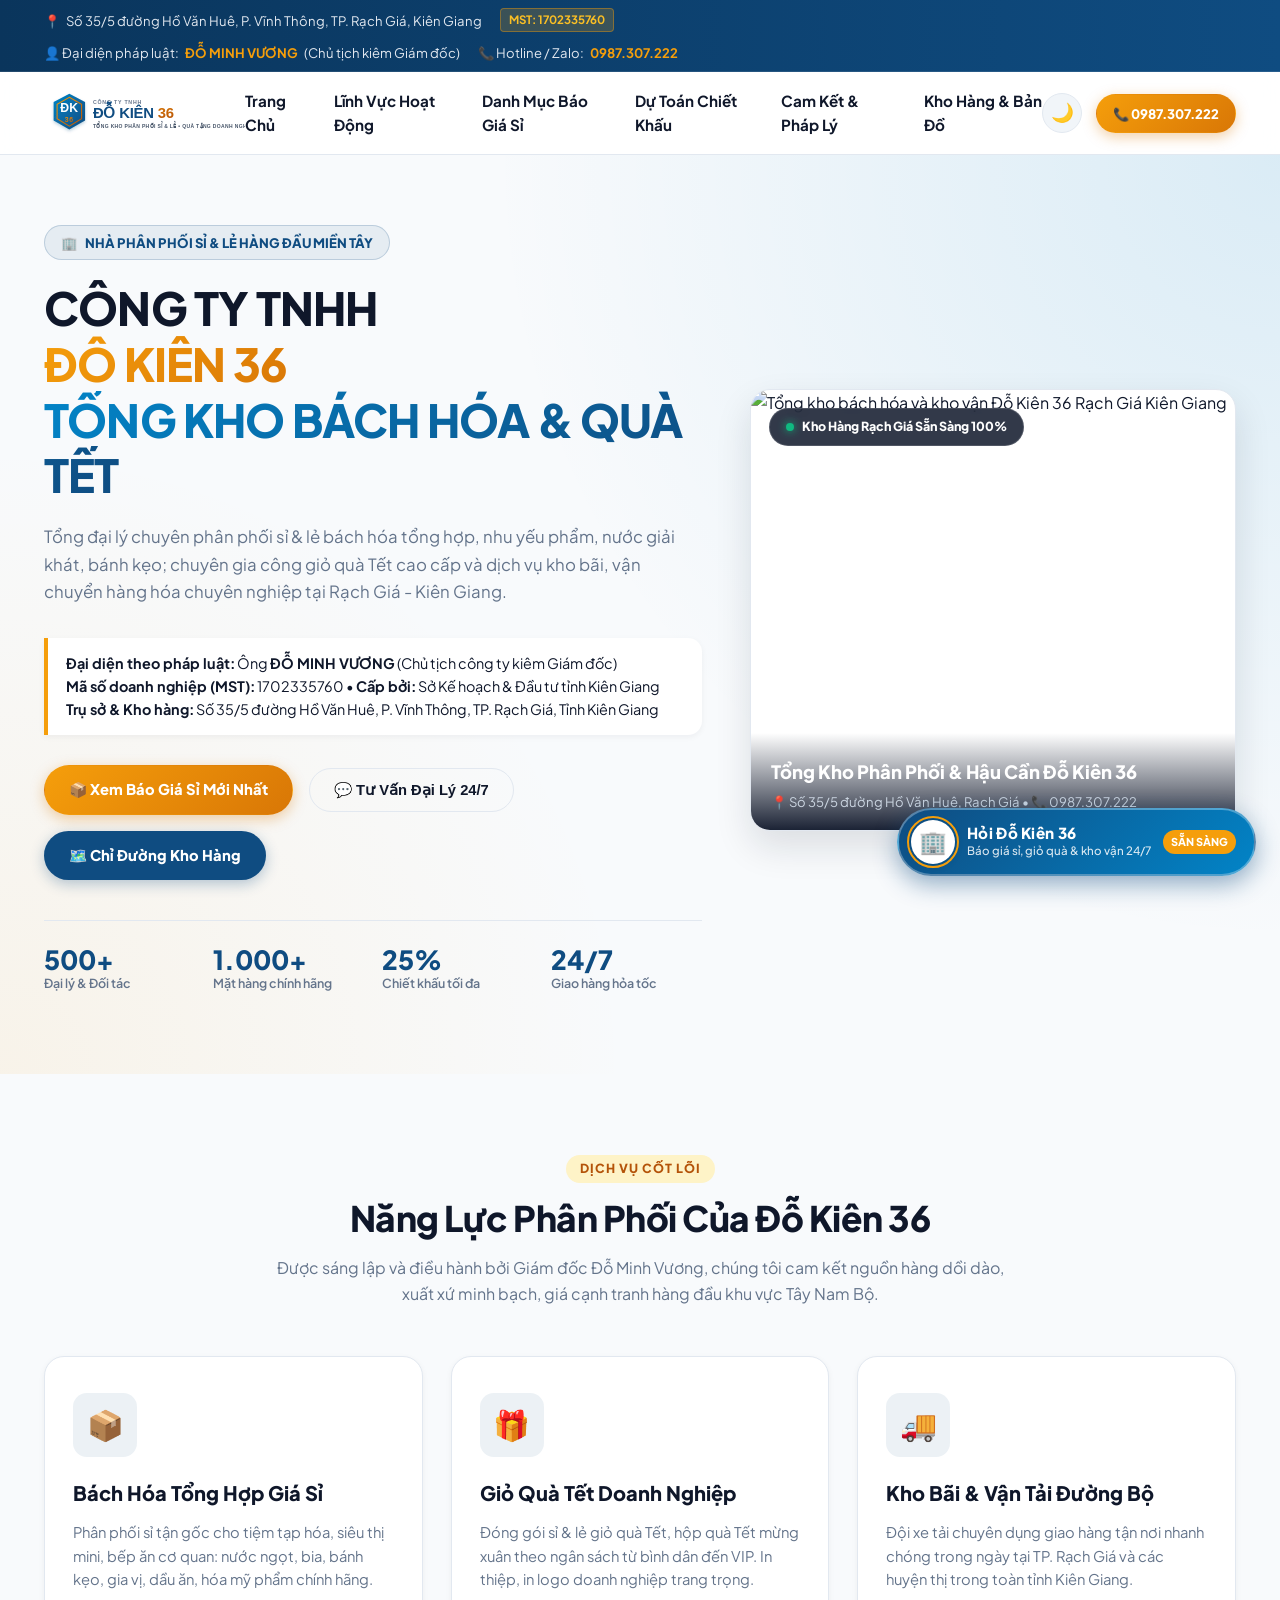
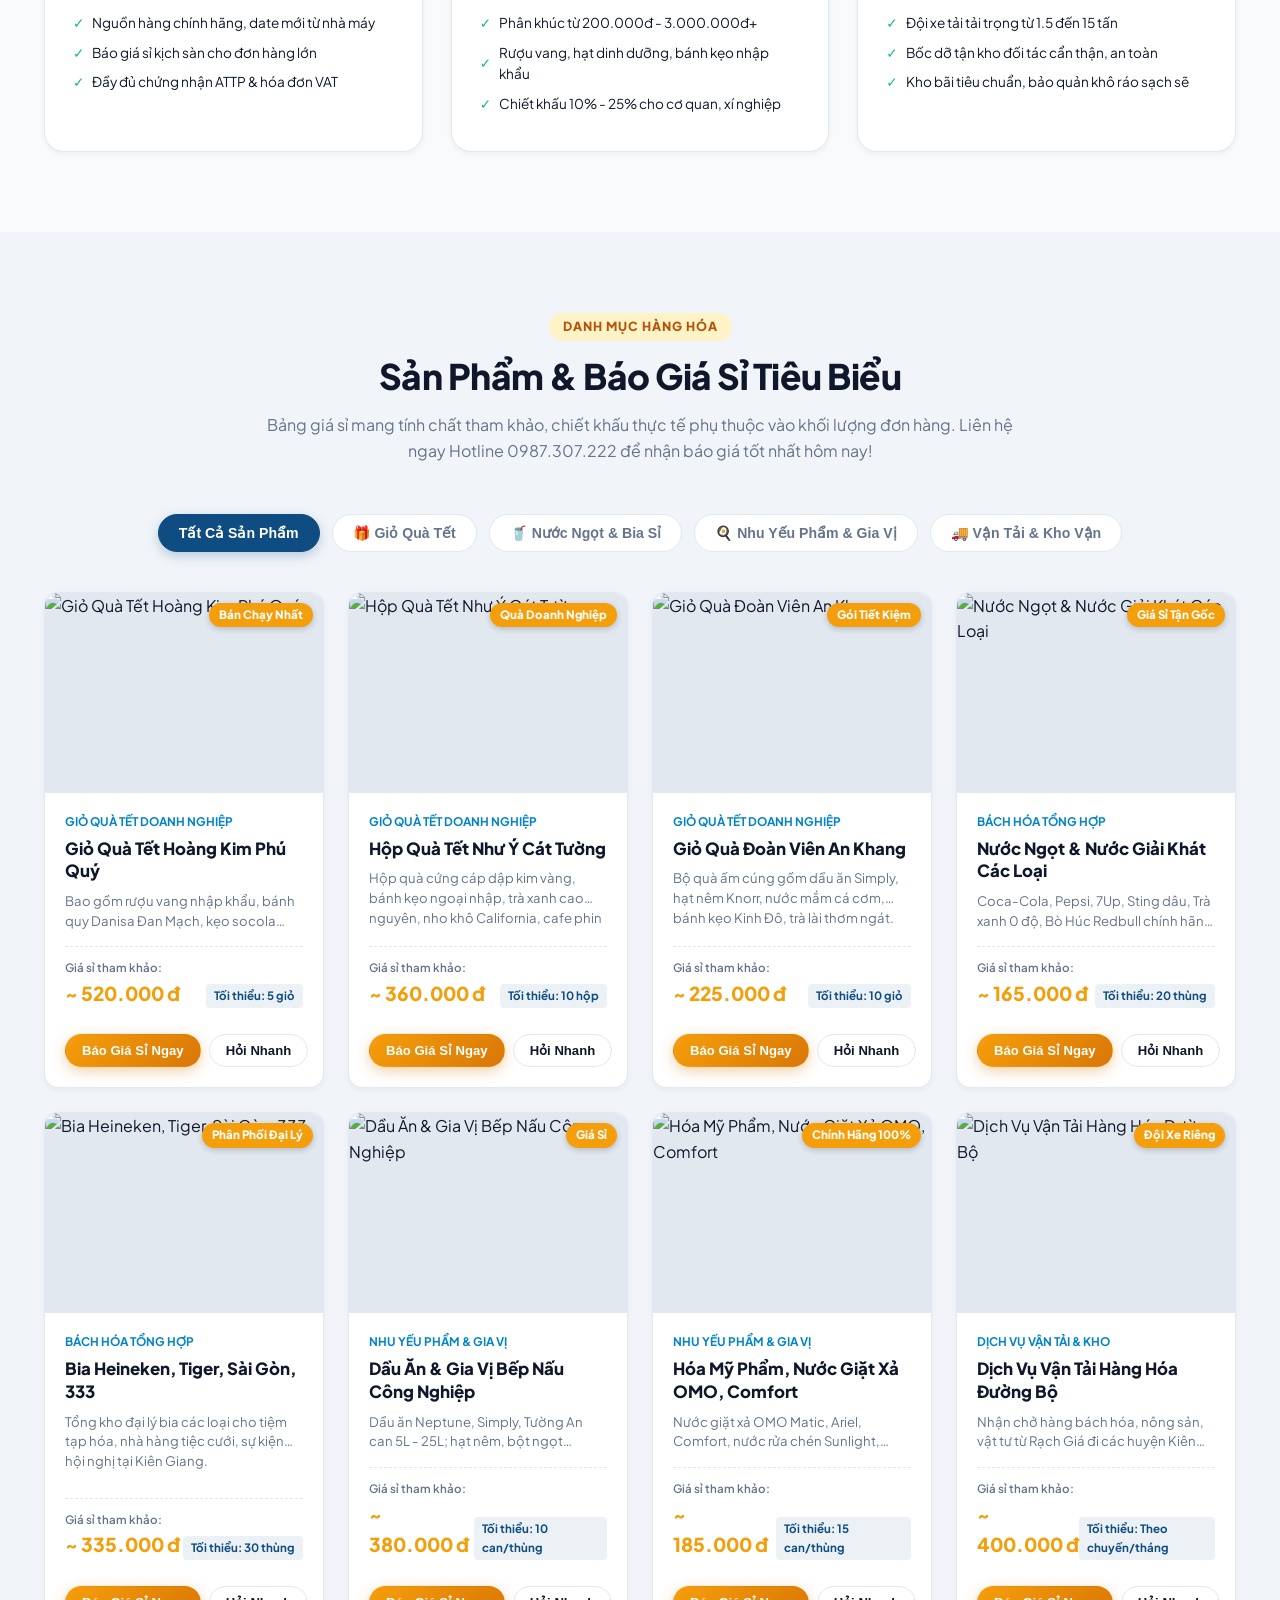
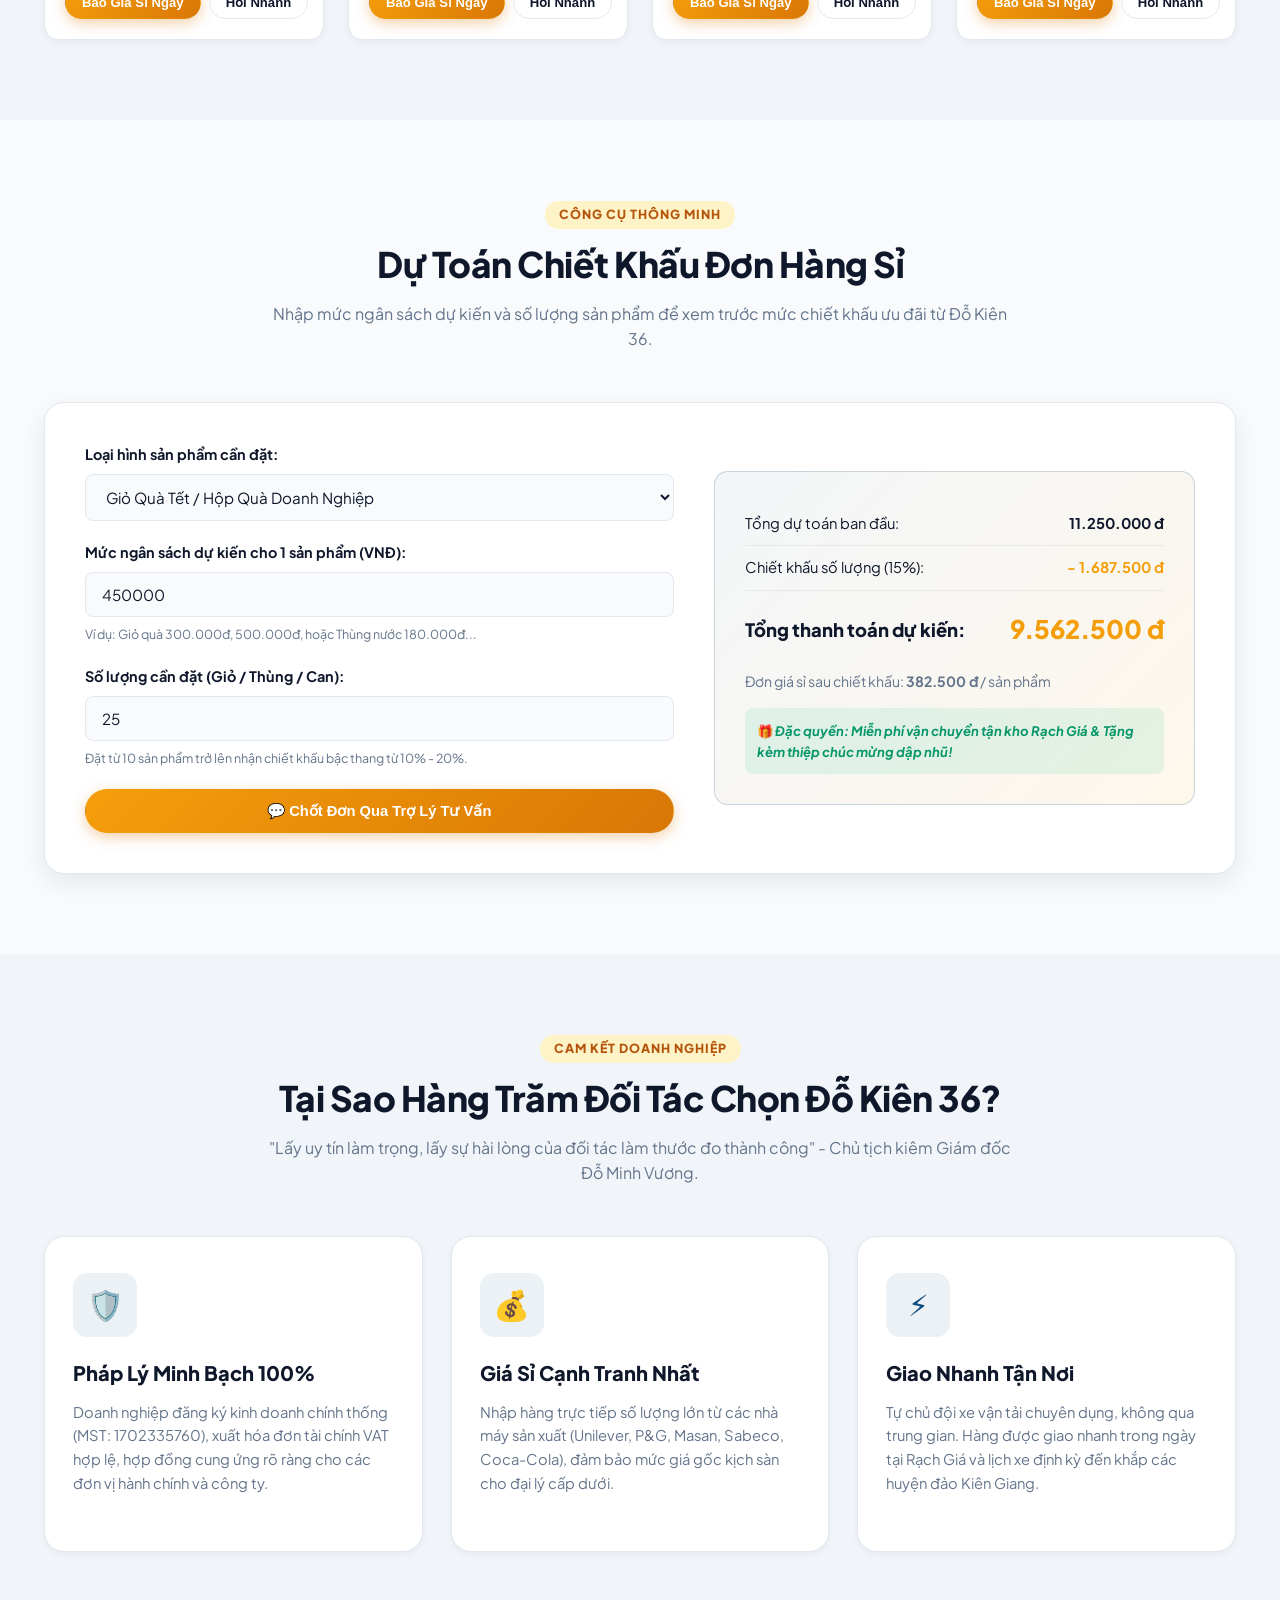
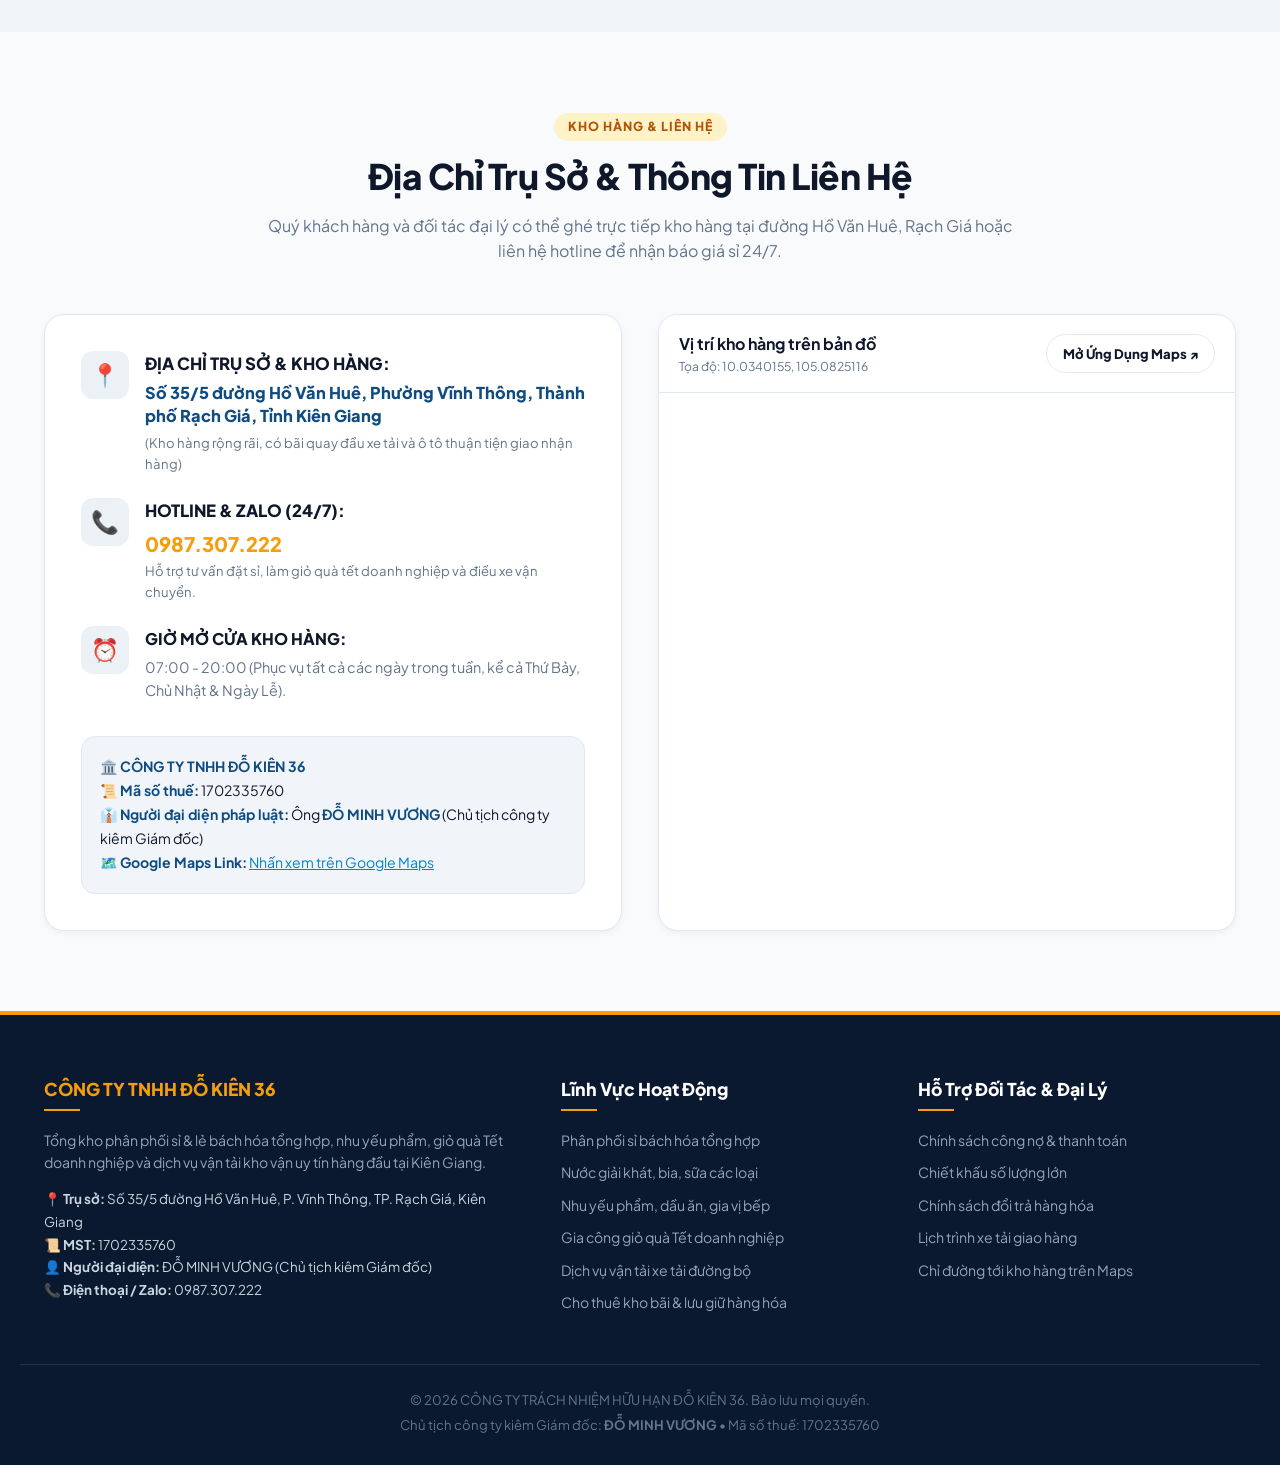
==== do-kien-36/index.html @ aca1e70d "feat: Add interactive web application for CONG TY TNHH DO KIEN 36 with Brand AI Assistant" ====
<!DOCTYPE html>
<html lang="vi">
<head>
  <meta charset="UTF-8">
  <meta name="viewport" content="width=device-width, initial-scale=1.0">
  <title>CÔNG TY TNHH ĐỖ KIÊN 36 | Tổng Kho Phân Phối Bách Hóa, Giỏ Quà Tết & Vận Tải Kiên Giang</title>
  <meta name="description" content="Công Ty TNHH Đỗ Kiên 36 - MST: 1702335760. Đại diện pháp luật: Ông Đỗ Minh Vương (Chủ tịch kiêm Giám đốc). Trụ sở tại Số 35/5 đường Hồ Văn Huê, Rạch Giá, Kiên Giang. Tổng kho phân phối sỉ bách hóa tổng hợp, giỏ quà Tết doanh nghiệp, vận tải hàng hóa đường bộ. Hotline: 0987.307.222.">
  <meta name="keywords" content="Đỗ Kiên 36, Công ty TNHH Đỗ Kiên 36, Đỗ Minh Vương, Nhà phân phối Đỗ Kiên, Giỏ quà Tết Kiên Giang, Bách hóa tổng hợp Rạch Giá, Báo giá sỉ Kiên Giang">

  <!-- Open Graph -->
  <meta property="og:title" content="CÔNG TY TNHH ĐỖ KIÊN 36 - Nhà Phân Phối Sỉ & Lẻ Uy Tín Hàng Đầu">
  <meta property="og:description" content="Tổng kho phân phối sỉ bách hóa tổng hợp, giỏ quà tết doanh nghiệp & vận tải tại Kiên Giang. Uy tín - Tận tâm - Giá sỉ tốt nhất.">
  <meta property="og:type" content="website">

  <!-- Favicon -->
  <link rel="icon" href="assets/img/logo.svg" type="image/svg+xml">

  <!-- Stylesheet -->
  <link rel="stylesheet" href="css/style.css">
</head>
<body>

  <!-- ===================================================================
       1. TOP BAR
       =================================================================== -->
  <aside class="top-bar" aria-label="Thông tin liên hệ nhanh">
    <div class="container">
      <div class="top-bar-left">
        <span class="top-bar-item">
          📍 <span>Số 35/5 đường Hồ Văn Huê, P. Vĩnh Thông, TP. Rạch Giá, Kiên Giang</span>
        </span>
        <span class="badge-legal">MST: 1702335760</span>
      </div>
      <div class="top-bar-right">
        <span class="top-bar-item">
          👤 Đại diện pháp luật: <strong>ĐỖ MINH VƯƠNG</strong> (Chủ tịch kiêm Giám đốc)
        </span>
        <span class="top-bar-item">
          📞 Hotline / Zalo: <a href="tel:0987307222"><strong>0987.307.222</strong></a>
        </span>
      </div>
    </div>
  </aside>

  <!-- ===================================================================
       2. MAIN HEADER NAVIGATION
       =================================================================== -->
  <header class="main-header" id="mainHeader">
    <div class="container nav-container">
      <a href="#heroSection" class="brand-logo-wrap" title="Công Ty TNHH Đỗ Kiên 36">
        <img src="assets/img/logo.svg" alt="Logo Công Ty TNHH Đỗ Kiên 36" class="brand-logo-img">
      </a>

      <nav class="nav-menu" id="mainNavMenu" aria-label="Điều hướng chính">
        <a href="#heroSection" class="nav-link">Trang Chủ</a>
        <a href="#pillarsSection" class="nav-link">Lĩnh Vực Hoạt Động</a>
        <a href="#catalogSection" class="nav-link">Danh Mục Báo Giá Sỉ</a>
        <a href="#estimatorSection" class="nav-link">Dự Toán Chiết Khấu</a>
        <a href="#commitmentsSection" class="nav-link">Cam Kết & Pháp Lý</a>
        <a href="#contactSection" class="nav-link">Kho Hàng & Bản Đồ</a>
      </nav>

      <div class="header-actions">
        <button class="btn-theme-toggle" id="themeToggleBtn" title="Chuyển chế độ Sáng / Tối" aria-label="Đổi giao diện">🌙</button>
        <a href="tel:0987307222" class="btn btn-primary btn-sm">
          <span>📞 0987.307.222</span>
        </a>
        <button class="nav-toggle-btn" id="navToggleBtn" aria-label="Mở menu di động">☰</button>
      </div>
    </div>
  </header>

  <!-- ===================================================================
       3. HERO SHOWCASE SECTION
       =================================================================== -->
  <main>
  <section class="hero-section" id="heroSection">
    <div class="container hero-grid">
      <div class="hero-content">
        <div class="hero-badge-pill">
          <span>🏢</span> NHÀ PHÂN PHỐI SỈ &amp; LẺ HÀNG ĐẦU MIỀN TÂY
        </div>

        <h1 class="hero-title">
          CÔNG TY TNHH <br>
          <span class="highlight-gold">ĐỖ KIÊN 36</span> <br>
          <span class="highlight">TỔNG KHO BÁCH HÓA &amp; QUÀ TẾT</span>
        </h1>

        <p class="hero-desc">
          Tổng đại lý chuyên phân phối sỉ &amp; lẻ bách hóa tổng hợp, nhu yếu phẩm, nước giải khát, bánh kẹo; chuyên gia công giỏ quà Tết cao cấp và dịch vụ kho bãi, vận chuyển hàng hóa chuyên nghiệp tại Rạch Giá - Kiên Giang.
        </p>

        <div class="hero-legal-box">
          <div><strong>Đại diện theo pháp luật:</strong> Ông <strong>ĐỖ MINH VƯƠNG</strong> (Chủ tịch công ty kiêm Giám đốc)</div>
          <div><strong>Mã số doanh nghiệp (MST):</strong> 1702335760 • <strong>Cấp bởi:</strong> Sở Kế hoạch &amp; Đầu tư tỉnh Kiên Giang</div>
          <div><strong>Trụ sở &amp; Kho hàng:</strong> Số 35/5 đường Hồ Văn Huê, P. Vĩnh Thông, TP. Rạch Giá, Tỉnh Kiên Giang</div>
        </div>

        <div class="hero-cta-group">
          <a href="#catalogSection" class="btn btn-primary">
            <span>📦 Xem Báo Giá Sỉ Mới Nhất</span>
          </a>
          <button class="btn btn-outline" onclick="window.openDoKienChat('Tư vấn đặt hàng số lượng lớn và chiết khấu')">
            <span>💬 Tư Vấn Đại Lý 24/7</span>
          </button>
          <a href="https://maps.app.goo.gl/uJZcjyrYHzvKtVSw8" target="_blank" rel="noopener" class="btn btn-secondary">
            <span>🗺️ Chỉ Đường Kho Hàng</span>
          </a>
        </div>

        <div class="hero-stats-row">
          <div class="stat-item">
            <span class="stat-num">500+</span>
            <span class="stat-label">Đại lý &amp; Đối tác</span>
          </div>
          <div class="stat-item">
            <span class="stat-num">1.000+</span>
            <span class="stat-label">Mặt hàng chính hãng</span>
          </div>
          <div class="stat-item">
            <span class="stat-num">25%</span>
            <span class="stat-label">Chiết khấu tối đa</span>
          </div>
          <div class="stat-item">
            <span class="stat-num">24/7</span>
            <span class="stat-label">Giao hàng hỏa tốc</span>
          </div>
        </div>
      </div>

      <!-- Hero Visual Showcase -->
      <div class="hero-visual-card">
        <img src="https://images.unsplash.com/photo-1586528116311-ad8dd3c8310d?auto=format&fit=crop&w=800&q=80" alt="Tổng kho bách hóa và kho vận Đỗ Kiên 36 Rạch Giá Kiên Giang">
        <div class="hero-visual-badge">
          <span class="dot"></span>
          <span>Kho Hàng Rạch Giá Sẵn Sàng 100%</span>
        </div>
        <div class="hero-visual-footer">
          <div class="hero-visual-title">Tổng Kho Phân Phối &amp; Hậu Cần Đỗ Kiên 36</div>
          <div class="hero-visual-sub">
            📍 Số 35/5 đường Hồ Văn Huê, Rạch Giá • 📞 0987.307.222
          </div>
        </div>
      </div>
    </div>
  </section>

  <!-- ===================================================================
       4. 3 CORE PILLARS
       =================================================================== -->
  <section class="section" id="pillarsSection">
    <div class="container">
      <div class="section-head">
        <span class="section-badge">DỊCH VỤ CỐT LÕI</span>
        <h2 class="section-title">Năng Lực Phân Phối Của Đỗ Kiên 36</h2>
        <p class="section-desc">
          Được sáng lập và điều hành bởi Giám đốc Đỗ Minh Vương, chúng tôi cam kết nguồn hàng dồi dào, xuất xứ minh bạch, giá cạnh tranh hàng đầu khu vực Tây Nam Bộ.
        </p>
      </div>

      <div class="pillars-grid">
        <!-- Pillar 1 -->
        <div class="pillar-card">
          <div class="pillar-icon-box">📦</div>
          <h3 class="pillar-title">Bách Hóa Tổng Hợp Giá Sỉ</h3>
          <p class="pillar-desc">
            Phân phối sỉ tận gốc cho tiệm tạp hóa, siêu thị mini, bếp ăn cơ quan: nước ngọt, bia, bánh kẹo, gia vị, dầu ăn, hóa mỹ phẩm chính hãng.
          </p>
          <ul class="pillar-features-list">
            <li>Nguồn hàng chính hãng, date mới từ nhà máy</li>
            <li>Báo giá sỉ kịch sàn cho đơn hàng lớn</li>
            <li>Đầy đủ chứng nhận ATTP &amp; hóa đơn VAT</li>
          </ul>
        </div>

        <!-- Pillar 2 -->
        <div class="pillar-card">
          <div class="pillar-icon-box">🎁</div>
          <h3 class="pillar-title">Giỏ Quà Tết Doanh Nghiệp</h3>
          <p class="pillar-desc">
            Đóng gói sỉ &amp; lẻ giỏ quà Tết, hộp quà Tết mừng xuân theo ngân sách từ bình dân đến VIP. In thiệp, in logo doanh nghiệp trang trọng.
          </p>
          <ul class="pillar-features-list">
            <li>Phân khúc từ 200.000đ - 3.000.000đ+</li>
            <li>Rượu vang, hạt dinh dưỡng, bánh kẹo nhập khẩu</li>
            <li>Chiết khấu 10% - 25% cho cơ quan, xí nghiệp</li>
          </ul>
        </div>

        <!-- Pillar 3 -->
        <div class="pillar-card">
          <div class="pillar-icon-box">🚚</div>
          <h3 class="pillar-title">Kho Bãi &amp; Vận Tải Đường Bộ</h3>
          <p class="pillar-desc">
            Đội xe tải chuyên dụng giao hàng tận nơi nhanh chóng trong ngày tại TP. Rạch Giá và các huyện thị trong toàn tỉnh Kiên Giang.
          </p>
          <ul class="pillar-features-list">
            <li>Đội xe tải tải trọng từ 1.5 đến 15 tấn</li>
            <li>Bốc dỡ tận kho đối tác cẩn thận, an toàn</li>
            <li>Kho bãi tiêu chuẩn, bảo quản khô ráo sạch sẽ</li>
          </ul>
        </div>
      </div>
    </div>
  </section>

  <!-- ===================================================================
       5. PRODUCTS & CATALOG
       =================================================================== -->
  <section class="section catalog-section" id="catalogSection">
    <div class="container">
      <div class="section-head">
        <span class="section-badge">DANH MỤC HÀNG HÓA</span>
        <h2 class="section-title">Sản Phẩm &amp; Báo Giá Sỉ Tiêu Biểu</h2>
        <p class="section-desc">
          Bảng giá sỉ mang tính chất tham khảo, chiết khấu thực tế phụ thuộc vào khối lượng đơn hàng. Liên hệ ngay Hotline 0987.307.222 để nhận báo giá tốt nhất hôm nay!
        </p>
      </div>

      <!-- Category Filter Tabs -->
      <div class="filter-tabs-wrapper">
        <button class="filter-tab-btn active" data-filter="all">Tất Cả Sản Phẩm</button>
        <button class="filter-tab-btn" data-filter="gioqua">🎁 Giỏ Quà Tết</button>
        <button class="filter-tab-btn" data-filter="bachhoa">🥤 Nước Ngọt &amp; Bia Sỉ</button>
        <button class="filter-tab-btn" data-filter="nhuyeupham">🍳 Nhu Yếu Phẩm &amp; Gia Vị</button>
        <button class="filter-tab-btn" data-filter="vanchuyen">🚚 Vận Tải &amp; Kho Vận</button>
      </div>

      <!-- Products Grid -->
      <div class="products-grid" id="productsGrid">
        <!-- Rendered dynamically by app.js -->
      </div>
    </div>
  </section>

  <!-- ===================================================================
       6. INTERACTIVE ESTIMATOR
       =================================================================== -->
  <section class="section" id="estimatorSection">
    <div class="container">
      <div class="section-head">
        <span class="section-badge">CÔNG CỤ THÔNG MINH</span>
        <h2 class="section-title">Dự Toán Chiết Khấu Đơn Hàng Sỉ</h2>
        <p class="section-desc">
          Nhập mức ngân sách dự kiến và số lượng sản phẩm để xem trước mức chiết khấu ưu đãi từ Đỗ Kiên 36.
        </p>
      </div>

      <div class="estimator-card">
        <div class="estimator-form">
          <div class="form-group">
            <label class="form-label" for="calcType">Loại hình sản phẩm cần đặt:</label>
            <select class="form-control" id="calcType">
              <option value="gioqua">Giỏ Quà Tết / Hộp Quà Doanh Nghiệp</option>
              <option value="bachhoa">Bách Hóa Tổng Hợp / Nước Giải Khát / Bia</option>
              <option value="nhuyeupham">Nhu Yếu Phẩm / Dầu Ăn / Nước Giặt Xả</option>
              <option value="vanchuyen">Thuê Chuyến Vận Tải Xe Tải</option>
            </select>
          </div>

          <div class="form-group">
            <label class="form-label" for="calcBudget">Mức ngân sách dự kiến cho 1 sản phẩm (VNĐ):</label>
            <input type="number" class="form-control" id="calcBudget" value="450000" step="10000" min="50000">
            <small style="color:var(--text-muted); font-size:0.78rem;">Ví dụ: Giỏ quà 300.000đ, 500.000đ, hoặc Thùng nước 180.000đ...</small>
          </div>

          <div class="form-group">
            <label class="form-label" for="calcQty">Số lượng cần đặt (Giỏ / Thùng / Can):</label>
            <input type="number" class="form-control" id="calcQty" value="25" min="1" max="1000">
            <small style="color:var(--text-muted); font-size:0.78rem;">Đặt từ 10 sản phẩm trở lên nhận chiết khấu bậc thang từ 10% - 20%.</small>
          </div>

          <button class="btn btn-primary" onclick="window.openDoKienChat('Tôi muốn chốt đơn hàng theo dự toán này')">
            <span>💬 Chốt Đơn Qua Trợ Lý Tư Vấn</span>
          </button>
        </div>

        <div class="estimator-result-card" id="calcResult">
          <!-- Rendered live by app.js -->
        </div>
      </div>
    </div>
  </section>

  <!-- ===================================================================
       7. COMMITMENTS & LEGAL CREDENTIALS
       =================================================================== -->
  <section class="section" id="commitmentsSection" style="background:var(--bg-surface-alt);">
    <div class="container">
      <div class="section-head">
        <span class="section-badge">CAM KẾT DOANH NGHIỆP</span>
        <h2 class="section-title">Tại Sao Hàng Trăm Đối Tác Chọn Đỗ Kiên 36?</h2>
        <p class="section-desc">
          "Lấy uy tín làm trọng, lấy sự hài lòng của đối tác làm thước đo thành công" - Chủ tịch kiêm Giám đốc Đỗ Minh Vương.
        </p>
      </div>

      <div class="pillars-grid">
        <div class="pillar-card">
          <div class="pillar-icon-box">🛡️</div>
          <h3 class="pillar-title">Pháp Lý Minh Bạch 100%</h3>
          <p class="pillar-desc">
            Doanh nghiệp đăng ký kinh doanh chính thống (MST: 1702335760), xuất hóa đơn tài chính VAT hợp lệ, hợp đồng cung ứng rõ ràng cho các đơn vị hành chính và công ty.
          </p>
        </div>

        <div class="pillar-card">
          <div class="pillar-icon-box">💰</div>
          <h3 class="pillar-title">Giá Sỉ Cạnh Tranh Nhất</h3>
          <p class="pillar-desc">
            Nhập hàng trực tiếp số lượng lớn từ các nhà máy sản xuất (Unilever, P&amp;G, Masan, Sabeco, Coca-Cola), đảm bảo mức giá gốc kịch sàn cho đại lý cấp dưới.
          </p>
        </div>

        <div class="pillar-card">
          <div class="pillar-icon-box">⚡</div>
          <h3 class="pillar-title">Giao Nhanh Tận Nơi</h3>
          <p class="pillar-desc">
            Tự chủ đội xe vận tải chuyên dụng, không qua trung gian. Hàng được giao nhanh trong ngày tại Rạch Giá và lịch xe định kỳ đến khắp các huyện đảo Kiên Giang.
          </p>
        </div>
      </div>
    </div>
  </section>

  <!-- ===================================================================
       8. CONTACT, SHOWROOM & GOOGLE MAPS
       =================================================================== -->
  <section class="section" id="contactSection">
    <div class="container">
      <div class="section-head">
        <span class="section-badge">KHO HÀNG &amp; LIÊN HỆ</span>
        <h2 class="section-title">Địa Chỉ Trụ Sở &amp; Thông Tin Liên Hệ</h2>
        <p class="section-desc">
          Quý khách hàng và đối tác đại lý có thể ghé trực tiếp kho hàng tại đường Hồ Văn Huê, Rạch Giá hoặc liên hệ hotline để nhận báo giá sỉ 24/7.
        </p>
      </div>

      <div class="contact-grid">
        <!-- Contact Information -->
        <div class="contact-info-card">
          <div class="contact-item">
            <div class="contact-icon">📍</div>
            <div>
              <h4 style="font-size:1.05rem; font-weight:800; margin-bottom:4px;">ĐỊA CHỈ TRỤ SỞ &amp; KHO HÀNG:</h4>
              <p style="color:var(--brand-primary); font-weight:800; font-size:1.02rem; line-height:1.4;">
                Số 35/5 đường Hồ Văn Huê, Phường Vĩnh Thông, Thành phố Rạch Giá, Tỉnh Kiên Giang
              </p>
              <p style="color:var(--text-muted); font-size:0.82rem; margin-top:4px;">
                (Kho hàng rộng rãi, có bãi quay đầu xe tải và ô tô thuận tiện giao nhận hàng)
              </p>
            </div>
          </div>

          <div class="contact-item">
            <div class="contact-icon">📞</div>
            <div>
              <h4 style="font-size:1.05rem; font-weight:800; margin-bottom:4px;">HOTLINE &amp; ZALO (24/7):</h4>
              <p style="font-size:1.25rem; font-weight:900; color:var(--brand-accent);">
                <a href="tel:0987307222">0987.307.222</a>
              </p>
              <p style="color:var(--text-muted); font-size:0.82rem;">
                Hỗ trợ tư vấn đặt sỉ, làm giỏ quà tết doanh nghiệp và điều xe vận chuyển.
              </p>
            </div>
          </div>

          <div class="contact-item">
            <div class="contact-icon">⏰</div>
            <div>
              <h4 style="font-size:1rem; font-weight:800; margin-bottom:4px;">GIỜ MỞ CỬA KHO HÀNG:</h4>
              <p style="font-size:0.9rem; color:var(--text-muted);">
                07:00 - 20:00 (Phục vụ tất cả các ngày trong tuần, kể cả Thứ Bảy, Chủ Nhật &amp; Ngày Lễ).
              </p>
            </div>
          </div>

          <div class="legal-box-badge">
            <div>🏛️ <strong>CÔNG TY TNHH ĐỖ KIÊN 36</strong></div>
            <div>📜 <strong>Mã số thuế:</strong> 1702335760</div>
            <div>👔 <strong>Người đại diện pháp luật:</strong> Ông <strong>ĐỖ MINH VƯƠNG</strong> (Chủ tịch công ty kiêm Giám đốc)</div>
            <div>🗺️ <strong>Google Maps Link:</strong> <a href="https://maps.app.goo.gl/uJZcjyrYHzvKtVSw8" target="_blank" rel="noopener" style="color:var(--brand-primary-light); text-decoration:underline;">Nhấn xem trên Google Maps</a></div>
          </div>
        </div>

        <!-- Google Maps Embed -->
        <div class="maps-card">
          <div class="maps-header">
            <div>
              <strong>Vị trí kho hàng trên bản đồ</strong>
              <div style="font-size:0.76rem; color:var(--text-muted);">Tọa độ: 10.0340155, 105.0825116</div>
            </div>
            <a href="https://maps.app.goo.gl/uJZcjyrYHzvKtVSw8" target="_blank" rel="noopener" class="btn btn-outline btn-sm">
              <span>Mở Ứng Dụng Maps ↗</span>
            </a>
          </div>
          <div class="maps-iframe-wrap">
            <iframe 
              src="https://www.google.com/maps/embed?pb=!1m18!1m12!1m3!1d3929.5898863116866!2d105.0799313!3d10.0340155!2m3!1f0!2f0!3f0!3m2!1i1024!2i768!4f13.1!3m3!1m2!1s0x31a0b3091df3fe15%3A0xe6bafc5aaaf63bf2!2sC%C3%B4ng%20ty%20%C4%91%E1%BB%97%20ki%C3%AAn%2036!5e0!3m2!1svi!2svn!4v1729415000000!5m2!1svi!2svn" 
              width="100%" 
              height="100%" 
              style="border:0;" 
              allowfullscreen="" 
              loading="lazy" 
              referrerpolicy="no-referrer-when-downgrade"
              title="Bản đồ vị trí Công Ty Đỗ Kiên 36 Rạch Giá Kiên Giang">
            </iframe>
          </div>
        </div>
      </div>
    </div>
  </section>
  </main>

  <!-- ===================================================================
       9. MAIN FOOTER
       =================================================================== -->
  <footer class="main-footer">
    <div class="container footer-grid">
      <div class="footer-col">
        <h4 style="color:var(--brand-accent);">CÔNG TY TNHH ĐỖ KIÊN 36</h4>
        <p style="color:#94a3b8; font-size:0.88rem; margin-bottom:14px;">
          Tổng kho phân phối sỉ &amp; lẻ bách hóa tổng hợp, nhu yếu phẩm, giỏ quà Tết doanh nghiệp và dịch vụ vận tải kho vận uy tín hàng đầu tại Kiên Giang.
        </p>
        <div style="font-size:0.84rem; color:#cbd5e1; line-height:1.7;">
          📍 <strong>Trụ sở:</strong> Số 35/5 đường Hồ Văn Huê, P. Vĩnh Thông, TP. Rạch Giá, Kiên Giang<br>
          📜 <strong>MST:</strong> 1702335760<br>
          👤 <strong>Người đại diện:</strong> ĐỖ MINH VƯƠNG (Chủ tịch kiêm Giám đốc)<br>
          📞 <strong>Điện thoại / Zalo:</strong> 0987.307.222
        </div>
      </div>

      <div class="footer-col">
        <h4>Lĩnh Vực Hoạt Động</h4>
        <ul class="footer-links">
          <li><a href="#catalogSection">Phân phối sỉ bách hóa tổng hợp</a></li>
          <li><a href="#catalogSection">Nước giải khát, bia, sữa các loại</a></li>
          <li><a href="#catalogSection">Nhu yếu phẩm, dầu ăn, gia vị bếp</a></li>
          <li><a href="#catalogSection">Gia công giỏ quà Tết doanh nghiệp</a></li>
          <li><a href="#catalogSection">Dịch vụ vận tải xe tải đường bộ</a></li>
          <li><a href="#contactSection">Cho thuê kho bãi &amp; lưu giữ hàng hóa</a></li>
        </ul>
      </div>

      <div class="footer-col">
        <h4>Hỗ Trợ Đối Tác &amp; Đại Lý</h4>
        <ul class="footer-links">
          <li><a href="javascript:void(0)" onclick="window.openDoKienChat('Chính sách công nợ cho đại lý mới')">Chính sách công nợ &amp; thanh toán</a></li>
          <li><a href="javascript:void(0)" onclick="window.openDoKienChat('Báo giá chiết khấu cho đơn hàng trên 50 triệu')">Chiết khấu số lượng lớn</a></li>
          <li><a href="javascript:void(0)" onclick="window.openDoKienChat('Quy trình đổi trả hàng hóa')">Chính sách đổi trả hàng hóa</a></li>
          <li><a href="javascript:void(0)" onclick="window.openDoKienChat('Thời gian giao hàng các huyện Kiên Giang')">Lịch trình xe tải giao hàng</a></li>
          <li><a href="https://maps.app.goo.gl/uJZcjyrYHzvKtVSw8" target="_blank" rel="noopener">Chỉ đường tới kho hàng trên Maps</a></li>
        </ul>
      </div>
    </div>

    <div class="container footer-bottom">
      <p>© 2026 CÔNG TY TRÁCH NHIỆM HỮU HẠN ĐỖ KIÊN 36. Bảo lưu mọi quyền.</p>
      <p style="margin-top:4px;">Chủ tịch công ty kiêm Giám đốc: <strong>ĐỖ MINH VƯƠNG</strong> • Mã số thuế: 1702335760</p>
    </div>
  </footer>

  <!-- ===================================================================
       10. MODAL YÊU CẦU BÁO GIÁ SỈ
       =================================================================== -->
  <div class="modal-overlay" id="quoteModal" role="dialog" aria-modal="true" aria-labelledby="modalProductTitle">
    <div class="modal-card">
      <button class="modal-close-btn" onclick="window.closeQuoteModal()" aria-label="Đóng">&times;</button>
      <h3 style="font-size:1.3rem; font-weight:800; margin-bottom:6px; color:var(--brand-primary);" id="modalProductTitle">Yêu Cầu Báo Giá Sỉ</h3>
      <p style="font-size:0.85rem; color:var(--text-muted); margin-bottom:20px;">
        Vui lòng để lại số điện thoại/Zalo, Giám đốc Đỗ Minh Vương cùng đội ngũ sẽ liên hệ gửi bảng báo giá chiết khấu tốt nhất trong 5 phút!
      </p>

      <form id="modalQuoteForm" style="display:flex; flex-direction:column; gap:16px;">
        <input type="hidden" id="quoteInputProduct">
        
        <div class="form-group">
          <label class="form-label" for="mName">Họ và tên của Quý khách:</label>
          <input type="text" class="form-control" id="mName" placeholder="Ví dụ: Anh Tuấn, Chị Hoa..." required>
        </div>

        <div class="form-group">
          <label class="form-label" for="mPhone">Số điện thoại hoặc Zalo:</label>
          <input type="tel" class="form-control" id="mPhone" placeholder="Ví dụ: 0987 307 222" required>
        </div>

        <div class="form-group">
          <label class="form-label" for="mQty">Số lượng dự kiến cần lấy:</label>
          <input type="text" class="form-control" id="mQty" placeholder="Ví dụ: 50 giỏ, 100 thùng, hoặc mở đại lý mới...">
        </div>

        <button type="submit" class="btn btn-primary" style="width:100%; margin-top:8px;">
          <span>Gửi Yêu Cầu Nhận Giá Sỉ Ngay</span>
        </button>
      </form>
    </div>
  </div>

  <!-- Scripts -->
  <script src="js/app.js"></script>
  <script src="js/ai-assistant.js"></script>
</body>
</html>
---- do-kien-36/css/style.css ----
/* ==========================================================================
   CÔNG TY TNHH ĐỖ KIÊN 36 - MAIN STYLESHEET
   Design System: Sapphire Blue & Royal Gold (Logistics & Distribution)
   ========================================================================== */

@import url('https://fonts.googleapis.com/css2?family=Plus+Jakarta+Sans:wght@400;500;600;700;800;900&display=swap');

:root {
  --font-main: 'Plus Jakarta Sans', system-ui, -apple-system, sans-serif;
  
  /* Brand Palette */
  --brand-primary: #0f4c81;       /* Sapphire Blue */
  --brand-primary-dark: #0a355c;  /* Deep Navy */
  --brand-primary-light: #0284c7; /* Sky Accent */
  --brand-accent: #f59e0b;        /* Royal Gold / Amber */
  --brand-accent-hover: #d97706;  /* Deep Gold */
  --brand-accent-light: #fef3c7;  /* Gold Tint */
  
  /* Surfaces & Backgrounds */
  --bg-body: #f8fafc;
  --bg-surface: #ffffff;
  --bg-surface-alt: #f1f5f9;
  --bg-glass: rgba(255, 255, 255, 0.88);
  --border-color: #e2e8f0;
  
  /* Text */
  --text-main: #0f172a;
  --text-muted: #64748b;
  --text-inverse: #ffffff;
  
  /* Utilities */
  --radius-sm: 8px;
  --radius-md: 14px;
  --radius-lg: 20px;
  --radius-full: 9999px;
  --shadow-sm: 0 2px 6px rgba(15, 23, 42, 0.05);
  --shadow-md: 0 8px 24px rgba(15, 23, 42, 0.08);
  --shadow-lg: 0 16px 36px rgba(15, 23, 42, 0.12);
  --transition: all 0.28s cubic-bezier(0.16, 1, 0.3, 1);
}

/* Dark Mode Tokens */
body.dark-mode {
  --bg-body: #090e17;
  --bg-surface: #111827;
  --bg-surface-alt: #1f2937;
  --bg-glass: rgba(17, 24, 39, 0.92);
  --border-color: #374151;
  --text-main: #f8fafc;
  --text-muted: #94a3b8;
  --shadow-sm: 0 2px 6px rgba(0, 0, 0, 0.4);
  --shadow-md: 0 8px 24px rgba(0, 0, 0, 0.5);
  --shadow-lg: 0 16px 36px rgba(0, 0, 0, 0.6);
}

/* Reset */
*, *::before, *::after {
  box-sizing: border-box;
  margin: 0;
  padding: 0;
}

html {
  scroll-behavior: smooth;
  font-size: 16px;
}

body {
  font-family: var(--font-main);
  background-color: var(--bg-body);
  color: var(--text-main);
  line-height: 1.6;
  overflow-x: hidden;
  transition: background-color 0.3s ease, color 0.3s ease;
}

a {
  text-decoration: none;
  color: inherit;
  transition: var(--transition);
}

ul {
  list-style: none;
}

img {
  max-width: 100%;
  height: auto;
  display: block;
}

.container {
  max-width: 1240px;
  margin: 0 auto;
  padding: 0 24px;
}

/* ==========================================================================
   TOP BAR (HOTLINE & LEGAL HIGHLIGHT)
   ========================================================================== */
.top-bar {
  background: linear-gradient(90deg, #0a355c 0%, #0f4c81 100%);
  color: #e2e8f0;
  font-size: 0.82rem;
  padding: 8px 0;
  border-bottom: 1px solid rgba(255, 255, 255, 0.1);
}

.top-bar .container {
  display: flex;
  justify-content: space-between;
  align-items: center;
  flex-wrap: wrap;
  gap: 10px;
}

.top-bar-left, .top-bar-right {
  display: flex;
  align-items: center;
  gap: 18px;
}

.top-bar-item {
  display: flex;
  align-items: center;
  gap: 6px;
}

.top-bar-item strong {
  color: var(--brand-accent);
}

.badge-legal {
  background: rgba(245, 158, 11, 0.2);
  color: #fbbf24;
  padding: 2px 8px;
  border-radius: 4px;
  font-weight: 700;
  font-size: 0.72rem;
  border: 1px solid rgba(245, 158, 11, 0.4);
}

/* ==========================================================================
   NAVIGATION HEADER
   ========================================================================== */
.main-header {
  position: sticky;
  top: 0;
  z-index: 990;
  background: var(--bg-glass);
  backdrop-filter: blur(14px);
  -webkit-backdrop-filter: blur(14px);
  border-bottom: 1px solid var(--border-color);
  transition: var(--transition);
}

.nav-container {
  display: flex;
  align-items: center;
  justify-content: space-between;
  height: 82px;
}

.brand-logo-wrap {
  display: flex;
  align-items: center;
  gap: 12px;
  height: 56px;
}

.brand-logo-img {
  height: 56px;
  width: auto;
}

.nav-menu {
  display: flex;
  align-items: center;
  gap: 28px;
}

.nav-link {
  font-weight: 700;
  font-size: 0.95rem;
  color: var(--text-main);
  position: relative;
  padding: 6px 0;
}

.nav-link::after {
  content: '';
  position: absolute;
  bottom: 0;
  left: 0;
  width: 0;
  height: 2.5px;
  background: var(--brand-accent);
  transition: width 0.25s ease;
  border-radius: 2px;
}

.nav-link:hover {
  color: var(--brand-primary);
}

.nav-link:hover::after {
  width: 100%;
}

.header-actions {
  display: flex;
  align-items: center;
  gap: 14px;
}

.btn-theme-toggle {
  background: var(--bg-surface-alt);
  border: 1px solid var(--border-color);
  color: var(--text-main);
  width: 40px;
  height: 40px;
  border-radius: 50%;
  cursor: pointer;
  display: flex;
  align-items: center;
  justify-content: center;
  font-size: 1.15rem;
  transition: var(--transition);
}

.btn-theme-toggle:hover {
  background: var(--border-color);
  transform: rotate(20deg);
}

.nav-toggle-btn {
  display: none;
  background: none;
  border: none;
  font-size: 1.6rem;
  color: var(--text-main);
  cursor: pointer;
}

/* Buttons */
.btn {
  display: inline-flex;
  align-items: center;
  justify-content: center;
  gap: 8px;
  padding: 12px 24px;
  border-radius: var(--radius-full);
  font-weight: 800;
  font-size: 0.92rem;
  cursor: pointer;
  border: 1px solid transparent;
  transition: var(--transition);
  white-space: nowrap;
}

.btn-primary {
  background: linear-gradient(135deg, #f59e0b 0%, #d97706 100%);
  color: #ffffff;
  box-shadow: 0 4px 14px rgba(217, 119, 6, 0.35);
}

.btn-primary:hover {
  background: linear-gradient(135deg, #d97706 0%, #b45309 100%);
  transform: translateY(-2px);
  box-shadow: 0 8px 20px rgba(217, 119, 6, 0.45);
}

.btn-secondary {
  background: var(--brand-primary);
  color: #ffffff;
  box-shadow: 0 4px 14px rgba(15, 76, 129, 0.3);
}

.btn-secondary:hover {
  background: var(--brand-primary-dark);
  transform: translateY(-2px);
  box-shadow: 0 8px 20px rgba(15, 76, 129, 0.4);
}

.btn-outline {
  background: transparent;
  border-color: var(--border-color);
  color: var(--text-main);
}

.btn-outline:hover {
  border-color: var(--brand-primary);
  color: var(--brand-primary);
  background: rgba(15, 76, 129, 0.04);
}

.btn-sm {
  padding: 8px 16px;
  font-size: 0.82rem;
}

/* ==========================================================================
   HERO SHOWCASE SECTION
   ========================================================================== */
.hero-section {
  position: relative;
  padding: 70px 0 80px;
  background: radial-gradient(circle at top right, rgba(2, 132, 199, 0.12) 0%, transparent 50%),
              radial-gradient(circle at bottom left, rgba(245, 158, 11, 0.08) 0%, transparent 40%),
              var(--bg-body);
  overflow: hidden;
}

.hero-grid {
  display: grid;
  grid-template-columns: 1.15fr 0.85fr;
  align-items: center;
  gap: 48px;
}

.hero-badge-pill {
  display: inline-flex;
  align-items: center;
  gap: 8px;
  background: rgba(15, 76, 129, 0.08);
  border: 1px solid rgba(15, 76, 129, 0.2);
  color: var(--brand-primary);
  padding: 6px 16px;
  border-radius: var(--radius-full);
  font-size: 0.82rem;
  font-weight: 800;
  margin-bottom: 20px;
}

body.dark-mode .hero-badge-pill {
  background: rgba(2, 132, 199, 0.15);
  border-color: rgba(2, 132, 199, 0.3);
  color: #38bdf8;
}

.hero-title {
  font-size: 2.85rem;
  font-weight: 900;
  line-height: 1.22;
  letter-spacing: -0.8px;
  margin-bottom: 20px;
  color: var(--text-main);
}

.hero-title .highlight {
  background: linear-gradient(135deg, #0284c7 0%, #0f4c81 100%);
  -webkit-background-clip: text;
  -webkit-text-fill-color: transparent;
}

.hero-title .highlight-gold {
  background: linear-gradient(135deg, #f59e0b 0%, #d97706 100%);
  -webkit-background-clip: text;
  -webkit-text-fill-color: transparent;
}

.hero-desc {
  font-size: 1.05rem;
  color: var(--text-muted);
  line-height: 1.65;
  margin-bottom: 32px;
}

.hero-legal-box {
  background: var(--bg-surface);
  border-left: 4px solid var(--brand-accent);
  padding: 14px 18px;
  border-radius: 0 var(--radius-md) var(--radius-md) 0;
  box-shadow: var(--shadow-sm);
  margin-bottom: 30px;
  font-size: 0.9rem;
}

.hero-cta-group {
  display: flex;
  align-items: center;
  gap: 16px;
  flex-wrap: wrap;
  margin-bottom: 40px;
}

.hero-stats-row {
  display: grid;
  grid-template-columns: repeat(4, 1fr);
  gap: 18px;
  padding-top: 24px;
  border-top: 1px solid var(--border-color);
}

.stat-item {
  display: flex;
  flex-direction: column;
}

.stat-num {
  font-size: 1.65rem;
  font-weight: 900;
  color: var(--brand-primary);
  line-height: 1.1;
}

body.dark-mode .stat-num {
  color: #38bdf8;
}

.stat-label {
  font-size: 0.78rem;
  color: var(--text-muted);
  font-weight: 600;
}

/* Hero Visual Card */
.hero-visual-card {
  position: relative;
  border-radius: var(--radius-lg);
  overflow: hidden;
  box-shadow: var(--shadow-lg);
  border: 1px solid var(--border-color);
  background: var(--bg-surface);
}

.hero-visual-card img {
  width: 100%;
  height: 440px;
  object-fit: cover;
  transition: transform 0.5s ease;
}

.hero-visual-card:hover img {
  transform: scale(1.03);
}

.hero-visual-badge {
  position: absolute;
  top: 18px;
  left: 18px;
  background: rgba(15, 23, 42, 0.85);
  backdrop-filter: blur(8px);
  color: #ffffff;
  padding: 8px 16px;
  border-radius: var(--radius-full);
  font-size: 0.78rem;
  font-weight: 800;
  display: flex;
  align-items: center;
  gap: 8px;
  border: 1px solid rgba(255, 255, 255, 0.15);
}

.hero-visual-badge .dot {
  width: 8px;
  height: 8px;
  background: #10b981;
  border-radius: 50%;
  box-shadow: 0 0 8px #10b981;
}

.hero-visual-footer {
  position: absolute;
  bottom: 0;
  left: 0;
  right: 0;
  background: linear-gradient(180deg, transparent 0%, rgba(15, 23, 42, 0.95) 100%);
  color: #ffffff;
  padding: 24px 20px 18px;
}

.hero-visual-title {
  font-size: 1.15rem;
  font-weight: 900;
  margin-bottom: 4px;
}

.hero-visual-sub {
  font-size: 0.82rem;
  color: #cbd5e1;
}

/* ==========================================================================
   SECTION HEADERS
   ========================================================================== */
.section {
  padding: 80px 0;
}

.section-head {
  text-align: center;
  max-width: 760px;
  margin: 0 auto 50px;
}

.section-badge {
  display: inline-block;
  background: var(--brand-accent-light);
  color: #b45309;
  font-size: 0.78rem;
  font-weight: 800;
  padding: 4px 14px;
  border-radius: var(--radius-full);
  text-transform: uppercase;
  letter-spacing: 1px;
  margin-bottom: 12px;
}

body.dark-mode .section-badge {
  background: rgba(245, 158, 11, 0.2);
  color: #fbbf24;
}

.section-title {
  font-size: 2.2rem;
  font-weight: 900;
  letter-spacing: -0.5px;
  margin-bottom: 14px;
  color: var(--text-main);
  line-height: 1.3;
}

.section-desc {
  font-size: 1rem;
  color: var(--text-muted);
  line-height: 1.6;
}

/* ==========================================================================
   CORE SERVICES / 3 MAIN PILLARS
   ========================================================================== */
.pillars-grid {
  display: grid;
  grid-template-columns: repeat(3, 1fr);
  gap: 28px;
}

.pillar-card {
  background: var(--bg-surface);
  border: 1px solid var(--border-color);
  border-radius: var(--radius-lg);
  padding: 36px 28px;
  transition: var(--transition);
  position: relative;
  overflow: hidden;
  box-shadow: var(--shadow-sm);
}

.pillar-card::before {
  content: '';
  position: absolute;
  top: 0;
  left: 0;
  right: 0;
  height: 4px;
  background: transparent;
  transition: var(--transition);
}

.pillar-card:hover {
  transform: translateY(-6px);
  box-shadow: var(--shadow-md);
  border-color: rgba(15, 76, 129, 0.3);
}

.pillar-card:hover::before {
  background: linear-gradient(90deg, var(--brand-primary), var(--brand-accent));
}

.pillar-icon-box {
  width: 64px;
  height: 64px;
  background: rgba(15, 76, 129, 0.08);
  border-radius: var(--radius-md);
  display: flex;
  align-items: center;
  justify-content: center;
  font-size: 1.85rem;
  margin-bottom: 20px;
  color: var(--brand-primary);
  transition: var(--transition);
}

body.dark-mode .pillar-icon-box {
  background: rgba(2, 132, 199, 0.15);
  color: #38bdf8;
}

.pillar-card:hover .pillar-icon-box {
  transform: scale(1.1);
  background: var(--brand-primary);
  color: #ffffff;
}

.pillar-title {
  font-size: 1.25rem;
  font-weight: 800;
  margin-bottom: 12px;
  color: var(--text-main);
}

.pillar-desc {
  font-size: 0.92rem;
  color: var(--text-muted);
  line-height: 1.6;
  margin-bottom: 20px;
}

.pillar-features-list {
  font-size: 0.85rem;
  color: var(--text-main);
  display: flex;
  flex-direction: column;
  gap: 8px;
}

.pillar-features-list li {
  display: flex;
  align-items: center;
  gap: 8px;
}

.pillar-features-list li::before {
  content: '✓';
  color: #10b981;
  font-weight: 900;
}

/* ==========================================================================
   PRODUCTS & WHOLESALE CATALOG
   ========================================================================== */
.catalog-section {
  background: var(--bg-surface-alt);
}

.filter-tabs-wrapper {
  display: flex;
  justify-content: center;
  gap: 12px;
  flex-wrap: wrap;
  margin-bottom: 40px;
}

.filter-tab-btn {
  background: var(--bg-surface);
  border: 1px solid var(--border-color);
  color: var(--text-muted);
  padding: 10px 20px;
  border-radius: var(--radius-full);
  font-weight: 700;
  font-size: 0.88rem;
  cursor: pointer;
  transition: var(--transition);
}

.filter-tab-btn:hover,
.filter-tab-btn.active {
  background: var(--brand-primary);
  border-color: var(--brand-primary);
  color: #ffffff;
  box-shadow: 0 4px 12px rgba(15, 76, 129, 0.25);
}

.products-grid {
  display: grid;
  grid-template-columns: repeat(4, 1fr);
  gap: 24px;
}

.product-card {
  background: var(--bg-surface);
  border: 1px solid var(--border-color);
  border-radius: var(--radius-md);
  overflow: hidden;
  box-shadow: var(--shadow-sm);
  display: flex;
  flex-direction: column;
  transition: var(--transition);
}

.product-card:hover {
  transform: translateY(-5px);
  box-shadow: var(--shadow-md);
  border-color: rgba(245, 158, 11, 0.4);
}

.product-img-wrap {
  position: relative;
  height: 200px;
  overflow: hidden;
  background: #e2e8f0;
}

.product-img-wrap img {
  width: 100%;
  height: 100%;
  object-fit: cover;
  transition: transform 0.4s ease;
}

.product-card:hover .product-img-wrap img {
  transform: scale(1.06);
}

.product-tag {
  position: absolute;
  top: 10px;
  right: 10px;
  background: var(--brand-accent);
  color: #ffffff;
  padding: 3px 10px;
  border-radius: var(--radius-full);
  font-size: 0.72rem;
  font-weight: 800;
  box-shadow: 0 2px 6px rgba(0, 0, 0, 0.2);
}

.product-content {
  padding: 20px;
  display: flex;
  flex-direction: column;
  flex-grow: 1;
}

.product-cat-name {
  font-size: 0.74rem;
  font-weight: 700;
  color: var(--brand-primary-light);
  text-transform: uppercase;
  margin-bottom: 6px;
}

.product-title {
  font-size: 1.05rem;
  font-weight: 800;
  margin-bottom: 8px;
  color: var(--text-main);
  line-height: 1.35;
}

.product-desc {
  font-size: 0.82rem;
  color: var(--text-muted);
  line-height: 1.5;
  margin-bottom: 16px;
  flex-grow: 1;
  display: -webkit-box;
  -webkit-line-clamp: 2;
  -webkit-box-orient: vertical;
  overflow: hidden;
}

.product-price-block {
  display: flex;
  justify-content: space-between;
  align-items: flex-end;
  padding: 12px 0;
  border-top: 1px dashed var(--border-color);
  margin-bottom: 14px;
}

.price-label {
  font-size: 0.72rem;
  color: var(--text-muted);
  font-weight: 600;
}

.price-value {
  font-size: 1.2rem;
  font-weight: 900;
  color: var(--brand-accent);
}

.min-order-pill {
  font-size: 0.72rem;
  background: rgba(15, 76, 129, 0.08);
  color: var(--brand-primary);
  padding: 3px 8px;
  border-radius: 4px;
  font-weight: 700;
}

body.dark-mode .min-order-pill {
  background: rgba(2, 132, 199, 0.2);
  color: #38bdf8;
}

.product-actions {
  display: grid;
  grid-template-columns: 1fr 1fr;
  gap: 8px;
}

/* ==========================================================================
   INTERACTIVE ORDER ESTIMATOR TOOL
   ========================================================================== */
.estimator-card {
  background: var(--bg-surface);
  border: 1px solid var(--border-color);
  border-radius: var(--radius-lg);
  padding: 40px;
  box-shadow: var(--shadow-md);
  display: grid;
  grid-template-columns: 1.1fr 0.9fr;
  gap: 40px;
  align-items: center;
}

.estimator-form {
  display: flex;
  flex-direction: column;
  gap: 20px;
}

.form-group {
  display: flex;
  flex-direction: column;
  gap: 8px;
}

.form-label {
  font-weight: 700;
  font-size: 0.9rem;
  color: var(--text-main);
}

.form-control {
  width: 100%;
  padding: 12px 16px;
  border-radius: var(--radius-sm);
  border: 1px solid var(--border-color);
  background: var(--bg-body);
  color: var(--text-main);
  font-family: inherit;
  font-size: 0.95rem;
  transition: var(--transition);
}

.form-control:focus {
  outline: none;
  border-color: var(--brand-primary);
  box-shadow: 0 0 0 3px rgba(15, 76, 129, 0.15);
}

.estimator-result-card {
  background: linear-gradient(135deg, rgba(15, 76, 129, 0.05) 0%, rgba(245, 158, 11, 0.08) 100%);
  border: 1px solid rgba(15, 76, 129, 0.2);
  border-radius: var(--radius-md);
  padding: 30px;
}

.result-row {
  display: flex;
  justify-content: space-between;
  align-items: center;
  padding: 10px 0;
  border-bottom: 1px solid rgba(0, 0, 0, 0.06);
  font-size: 0.92rem;
}

body.dark-mode .result-row {
  border-bottom-color: rgba(255, 255, 255, 0.08);
}

.result-row.total {
  border-bottom: none;
  padding-top: 18px;
  font-size: 1.15rem;
  font-weight: 800;
}

.result-row.total .total-price {
  font-size: 1.6rem;
  color: var(--brand-accent);
  font-weight: 900;
}

.result-per-item {
  font-size: 0.88rem;
  color: var(--text-muted);
  margin-top: 10px;
}

.result-bonus {
  margin-top: 16px;
  padding: 12px;
  background: rgba(16, 185, 129, 0.1);
  border-radius: var(--radius-sm);
  color: #059669;
  font-size: 0.82rem;
  font-weight: 700;
}

body.dark-mode .result-bonus {
  color: #34d399;
}

/* ==========================================================================
   CONTACT, SHOWROOM & GOOGLE MAPS
   ========================================================================== */
.contact-grid {
  display: grid;
  grid-template-columns: 1fr 1fr;
  gap: 36px;
}

.contact-info-card {
  background: var(--bg-surface);
  border: 1px solid var(--border-color);
  border-radius: var(--radius-lg);
  padding: 36px;
  box-shadow: var(--shadow-sm);
  display: flex;
  flex-direction: column;
  gap: 24px;
}

.contact-item {
  display: flex;
  gap: 16px;
  align-items: flex-start;
}

.contact-icon {
  width: 48px;
  height: 48px;
  background: rgba(15, 76, 129, 0.08);
  border-radius: 12px;
  display: flex;
  align-items: center;
  justify-content: center;
  font-size: 1.4rem;
  flex-shrink: 0;
}

body.dark-mode .contact-icon {
  background: rgba(2, 132, 199, 0.15);
}

.legal-box-badge {
  background: var(--bg-surface-alt);
  border: 1px solid var(--border-color);
  padding: 18px;
  border-radius: var(--radius-md);
  margin-top: 10px;
  font-size: 0.88rem;
  line-height: 1.7;
}

.legal-box-badge strong {
  color: var(--brand-primary);
}

body.dark-mode .legal-box-badge strong {
  color: #38bdf8;
}

.maps-card {
  border-radius: var(--radius-lg);
  overflow: hidden;
  box-shadow: var(--shadow-sm);
  border: 1px solid var(--border-color);
  background: var(--bg-surface);
  min-height: 420px;
  display: flex;
  flex-direction: column;
}

.maps-header {
  padding: 16px 20px;
  background: var(--bg-surface);
  border-bottom: 1px solid var(--border-color);
  display: flex;
  justify-content: space-between;
  align-items: center;
}

.maps-iframe-wrap {
  flex-grow: 1;
  width: 100%;
  min-height: 380px;
}

.maps-iframe-wrap iframe {
  width: 100%;
  height: 100%;
  border: none;
}

/* ==========================================================================
   MAIN FOOTER
   ========================================================================== */
.main-footer {
  background: #0a192f;
  color: #e2e8f0;
  padding: 60px 0 30px;
  border-top: 4px solid var(--brand-accent);
}

.footer-grid {
  display: grid;
  grid-template-columns: 1.5fr 1fr 1fr;
  gap: 40px;
  margin-bottom: 50px;
}

.footer-col h4 {
  font-size: 1.1rem;
  font-weight: 800;
  color: #ffffff;
  margin-bottom: 18px;
  position: relative;
  padding-bottom: 8px;
}

.footer-col h4::after {
  content: '';
  position: absolute;
  bottom: 0;
  left: 0;
  width: 36px;
  height: 2px;
  background: var(--brand-accent);
}

.footer-links {
  display: flex;
  flex-direction: column;
  gap: 10px;
  font-size: 0.88rem;
  color: #94a3b8;
}

.footer-links a:hover {
  color: var(--brand-accent);
  transform: translateX(4px);
}

.footer-bottom {
  text-align: center;
  padding-top: 24px;
  border-top: 1px solid rgba(255, 255, 255, 0.1);
  font-size: 0.82rem;
  color: #64748b;
}

/* ==========================================================================
   BRAND ASSISTANT CHAT WIDGET (3-TIER ARCHITECTURE)
   ========================================================================== */
.brand-fab-launcher {
  position: fixed;
  bottom: 24px;
  right: 24px;
  z-index: 9999;
  background: linear-gradient(135deg, #0f4c81 0%, #0284c7 100%);
  color: #ffffff;
  padding: 10px 18px 10px 12px;
  border-radius: var(--radius-full);
  display: flex;
  align-items: center;
  gap: 12px;
  box-shadow: 0 8px 24px rgba(15, 76, 129, 0.45);
  cursor: pointer;
  transition: var(--transition);
  border: 2px solid rgba(255, 255, 255, 0.3);
}

.brand-fab-launcher:hover {
  transform: translateY(-4px) scale(1.03);
  box-shadow: 0 12px 32px rgba(15, 76, 129, 0.6);
}

.brand-fab-icon-box {
  position: relative;
  width: 44px;
  height: 44px;
  background: #ffffff;
  color: var(--brand-primary);
  border-radius: 50%;
  display: flex;
  align-items: center;
  justify-content: center;
  font-size: 1.4rem;
  box-shadow: 0 2px 8px rgba(0, 0, 0, 0.15);
}

.brand-fab-pulse {
  position: absolute;
  top: -4px;
  left: -4px;
  right: -4px;
  bottom: -4px;
  border-radius: 50%;
  border: 2px solid var(--brand-accent);
  animation: fabPulse 2s infinite;
}

@keyframes fabPulse {
  0% { transform: scale(0.95); opacity: 1; }
  100% { transform: scale(1.4); opacity: 0; }
}

.brand-fab-text {
  display: flex;
  flex-direction: column;
}

.brand-fab-title {
  font-size: 0.95rem;
  font-weight: 900;
  letter-spacing: 0.3px;
  line-height: 1.2;
}

.brand-fab-sub {
  font-size: 0.72rem;
  color: rgba(255, 255, 255, 0.85);
  font-weight: 500;
}

.brand-fab-badge {
  background: var(--brand-accent);
  color: #ffffff;
  padding: 3px 8px;
  border-radius: var(--radius-full);
  font-size: 0.68rem;
  font-weight: 800;
  text-transform: uppercase;
}

/* Chat Window */
.brand-chat-window {
  position: fixed;
  bottom: 96px;
  right: 24px;
  width: 390px;
  max-width: calc(100vw - 32px);
  height: 580px;
  max-height: calc(100vh - 120px);
  background: var(--bg-surface);
  border: 1px solid var(--border-color);
  border-radius: var(--radius-lg);
  box-shadow: var(--shadow-lg);
  z-index: 9999;
  display: flex;
  flex-direction: column;
  overflow: hidden;
  opacity: 0;
  visibility: hidden;
  transform: translateY(20px) scale(0.95);
  transition: all 0.3s cubic-bezier(0.16, 1, 0.3, 1);
}

.brand-chat-window.open {
  opacity: 1;
  visibility: visible;
  transform: translateY(0) scale(1);
}

.brand-chat-header {
  background: linear-gradient(135deg, #0f4c81 0%, #0a355c 100%);
  color: #ffffff;
  padding: 16px 18px;
  display: flex;
  align-items: center;
  justify-content: space-between;
}

.brand-chat-profile {
  display: flex;
  align-items: center;
  gap: 12px;
}

.brand-avatar {
  position: relative;
  width: 40px;
  height: 40px;
  background: #ffffff;
  color: var(--brand-primary);
  border-radius: 50%;
  display: flex;
  align-items: center;
  justify-content: center;
  font-size: 1.3rem;
}

.brand-online-dot {
  position: absolute;
  bottom: 0;
  right: 0;
  width: 11px;
  height: 11px;
  background: #10b981;
  border: 2px solid #ffffff;
  border-radius: 50%;
}

.brand-title {
  font-size: 1rem;
  font-weight: 800;
}

.brand-status-text {
  font-size: 0.72rem;
  color: rgba(255, 255, 255, 0.85);
}

.brand-header-actions {
  display: flex;
  gap: 8px;
}

.brand-icon-btn {
  background: rgba(255, 255, 255, 0.15);
  border: none;
  color: #ffffff;
  width: 32px;
  height: 32px;
  border-radius: 50%;
  display: flex;
  align-items: center;
  justify-content: center;
  cursor: pointer;
  font-size: 1rem;
  transition: var(--transition);
}

.brand-icon-btn:hover {
  background: rgba(255, 255, 255, 0.3);
}

/* Quick Suggestion Chips */
.brand-quick-suggestions {
  padding: 10px 14px;
  background: var(--bg-surface-alt);
  display: flex;
  gap: 6px;
  overflow-x: auto;
  scrollbar-width: none;
  border-bottom: 1px solid var(--border-color);
}

.brand-quick-suggestions::-webkit-scrollbar {
  display: none;
}

.suggestion-chip {
  background: var(--bg-surface);
  border: 1px solid var(--border-color);
  color: var(--text-main);
  padding: 5px 12px;
  border-radius: var(--radius-full);
  font-size: 0.74rem;
  font-weight: 700;
  cursor: pointer;
  white-space: nowrap;
  transition: var(--transition);
}

.suggestion-chip:hover {
  background: var(--brand-primary);
  border-color: var(--brand-primary);
  color: #ffffff;
}

.brand-chat-body {
  flex-grow: 1;
  padding: 16px;
  overflow-y: auto;
  display: flex;
  flex-direction: column;
  gap: 14px;
  background: var(--bg-body);
}

.brand-msg {
  display: flex;
  gap: 10px;
  max-width: 86%;
}

.brand-msg.bot {
  align-self: flex-start;
}

.brand-msg.user {
  align-self: flex-end;
  flex-direction: row-reverse;
}

.brand-msg-avatar {
  width: 30px;
  height: 30px;
  background: rgba(15, 76, 129, 0.12);
  border-radius: 50%;
  display: flex;
  align-items: center;
  justify-content: center;
  font-size: 0.95rem;
  flex-shrink: 0;
}

.brand-msg-bubble {
  padding: 11px 15px;
  border-radius: 14px;
  font-size: 0.88rem;
  line-height: 1.5;
  box-shadow: var(--shadow-sm);
}

.brand-msg.bot .brand-msg-bubble {
  background: var(--bg-surface);
  color: var(--text-main);
  border: 1px solid var(--border-color);
  border-top-left-radius: 2px;
}

.brand-msg.user .brand-msg-bubble {
  background: var(--brand-primary);
  color: #ffffff;
  border-top-right-radius: 2px;
}

.brand-chat-footer {
  padding: 12px 14px 10px;
  background: var(--bg-surface);
  border-top: 1px solid var(--border-color);
}

.brand-input-form {
  display: flex;
  align-items: center;
  gap: 8px;
  background: var(--bg-body);
  border: 1px solid var(--border-color);
  border-radius: var(--radius-full);
  padding: 4px 6px 4px 14px;
}

.brand-input-field {
  flex-grow: 1;
  background: transparent;
  border: none;
  font-family: inherit;
  font-size: 0.88rem;
  color: var(--text-main);
  resize: none;
  height: 24px;
  line-height: 24px;
}

.brand-input-field:focus {
  outline: none;
}

.brand-send-btn {
  width: 34px;
  height: 34px;
  background: var(--brand-primary);
  border: none;
  color: #ffffff;
  border-radius: 50%;
  display: flex;
  align-items: center;
  justify-content: center;
  cursor: pointer;
  transition: var(--transition);
}

.brand-send-btn:hover {
  background: var(--brand-accent);
}

.brand-footer-note {
  text-align: center;
  font-size: 0.68rem;
  color: var(--text-muted);
  margin-top: 8px;
  font-weight: 600;
}

/* Modal Popup */
.modal-overlay {
  position: fixed;
  top: 0;
  left: 0;
  right: 0;
  bottom: 0;
  background: rgba(15, 23, 42, 0.7);
  backdrop-filter: blur(4px);
  z-index: 99999;
  display: flex;
  align-items: center;
  justify-content: center;
  padding: 20px;
  opacity: 0;
  visibility: hidden;
  transition: var(--transition);
}

.modal-overlay.active {
  opacity: 1;
  visibility: visible;
}

.modal-card {
  background: var(--bg-surface);
  border-radius: var(--radius-lg);
  max-width: 520px;
  width: 100%;
  padding: 32px;
  box-shadow: var(--shadow-lg);
  position: relative;
  border: 1px solid var(--border-color);
}

.modal-close-btn {
  position: absolute;
  top: 18px;
  right: 18px;
  background: none;
  border: none;
  font-size: 1.5rem;
  cursor: pointer;
  color: var(--text-muted);
}

/* Toast */
.toast-container {
  position: fixed;
  top: 24px;
  right: 24px;
  z-index: 999999;
  display: flex;
  flex-direction: column;
  gap: 10px;
}

.toast-item {
  background: var(--bg-surface);
  border: 1px solid var(--border-color);
  padding: 12px 20px;
  border-radius: var(--radius-md);
  box-shadow: var(--shadow-md);
  display: flex;
  align-items: center;
  gap: 12px;
  font-size: 0.88rem;
  font-weight: 700;
  animation: slideIn 0.3s ease;
}

@keyframes slideIn {
  from { transform: translateX(100%); opacity: 0; }
  to { transform: translateX(0); opacity: 1; }
}

/* ==========================================================================
   RESPONSIVE MEDIA QUERIES
   ========================================================================== */
@media (max-width: 1024px) {
  .hero-grid {
    grid-template-columns: 1fr;
    text-align: center;
  }
  .hero-badge-pill, .hero-cta-group {
    justify-content: center;
  }
  .hero-legal-box {
    border-left: none;
    border-top: 4px solid var(--brand-accent);
    border-radius: var(--radius-md);
  }
  .hero-stats-row {
    grid-template-columns: repeat(2, 1fr);
  }
  .pillars-grid {
    grid-template-columns: 1fr;
  }
  .products-grid {
    grid-template-columns: repeat(2, 1fr);
  }
  .estimator-card {
    grid-template-columns: 1fr;
  }
  .contact-grid {
    grid-template-columns: 1fr;
  }
  .footer-grid {
    grid-template-columns: 1fr;
  }
}

@media (max-width: 768px) {
  .top-bar {
    display: none;
  }
  .nav-menu {
    display: none;
    position: absolute;
    top: 82px;
    left: 0;
    right: 0;
    background: var(--bg-surface);
    flex-direction: column;
    padding: 24px;
    border-bottom: 1px solid var(--border-color);
    box-shadow: var(--shadow-md);
  }
  .nav-menu.active {
    display: flex;
  }
  .nav-toggle-btn {
    display: block;
  }
  .hero-title {
    font-size: 2.1rem;
  }
  .products-grid {
    grid-template-columns: 1fr;
  }
  .brand-fab-sub {
    display: none;
  }
  .brand-chat-window {
    right: 16px;
    bottom: 84px;
    width: calc(100vw - 32px);
    height: 520px;
  }
}
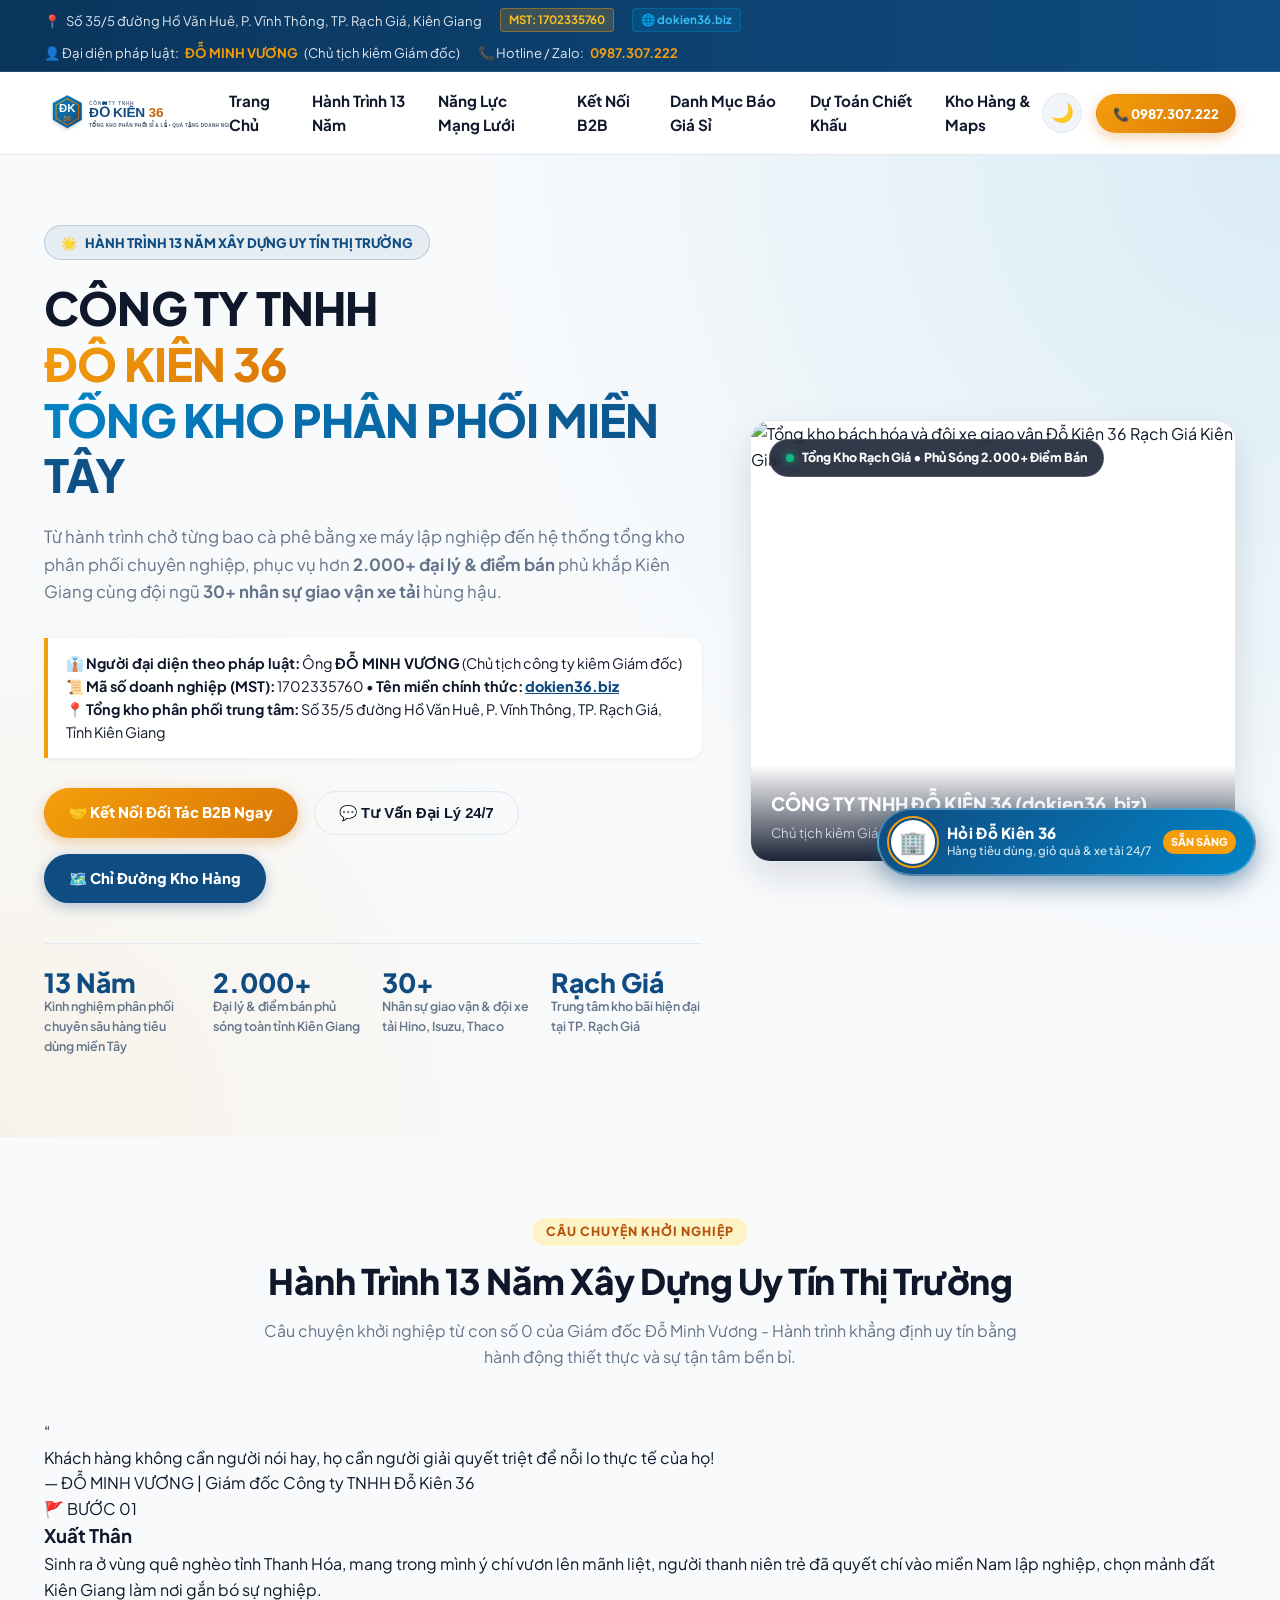
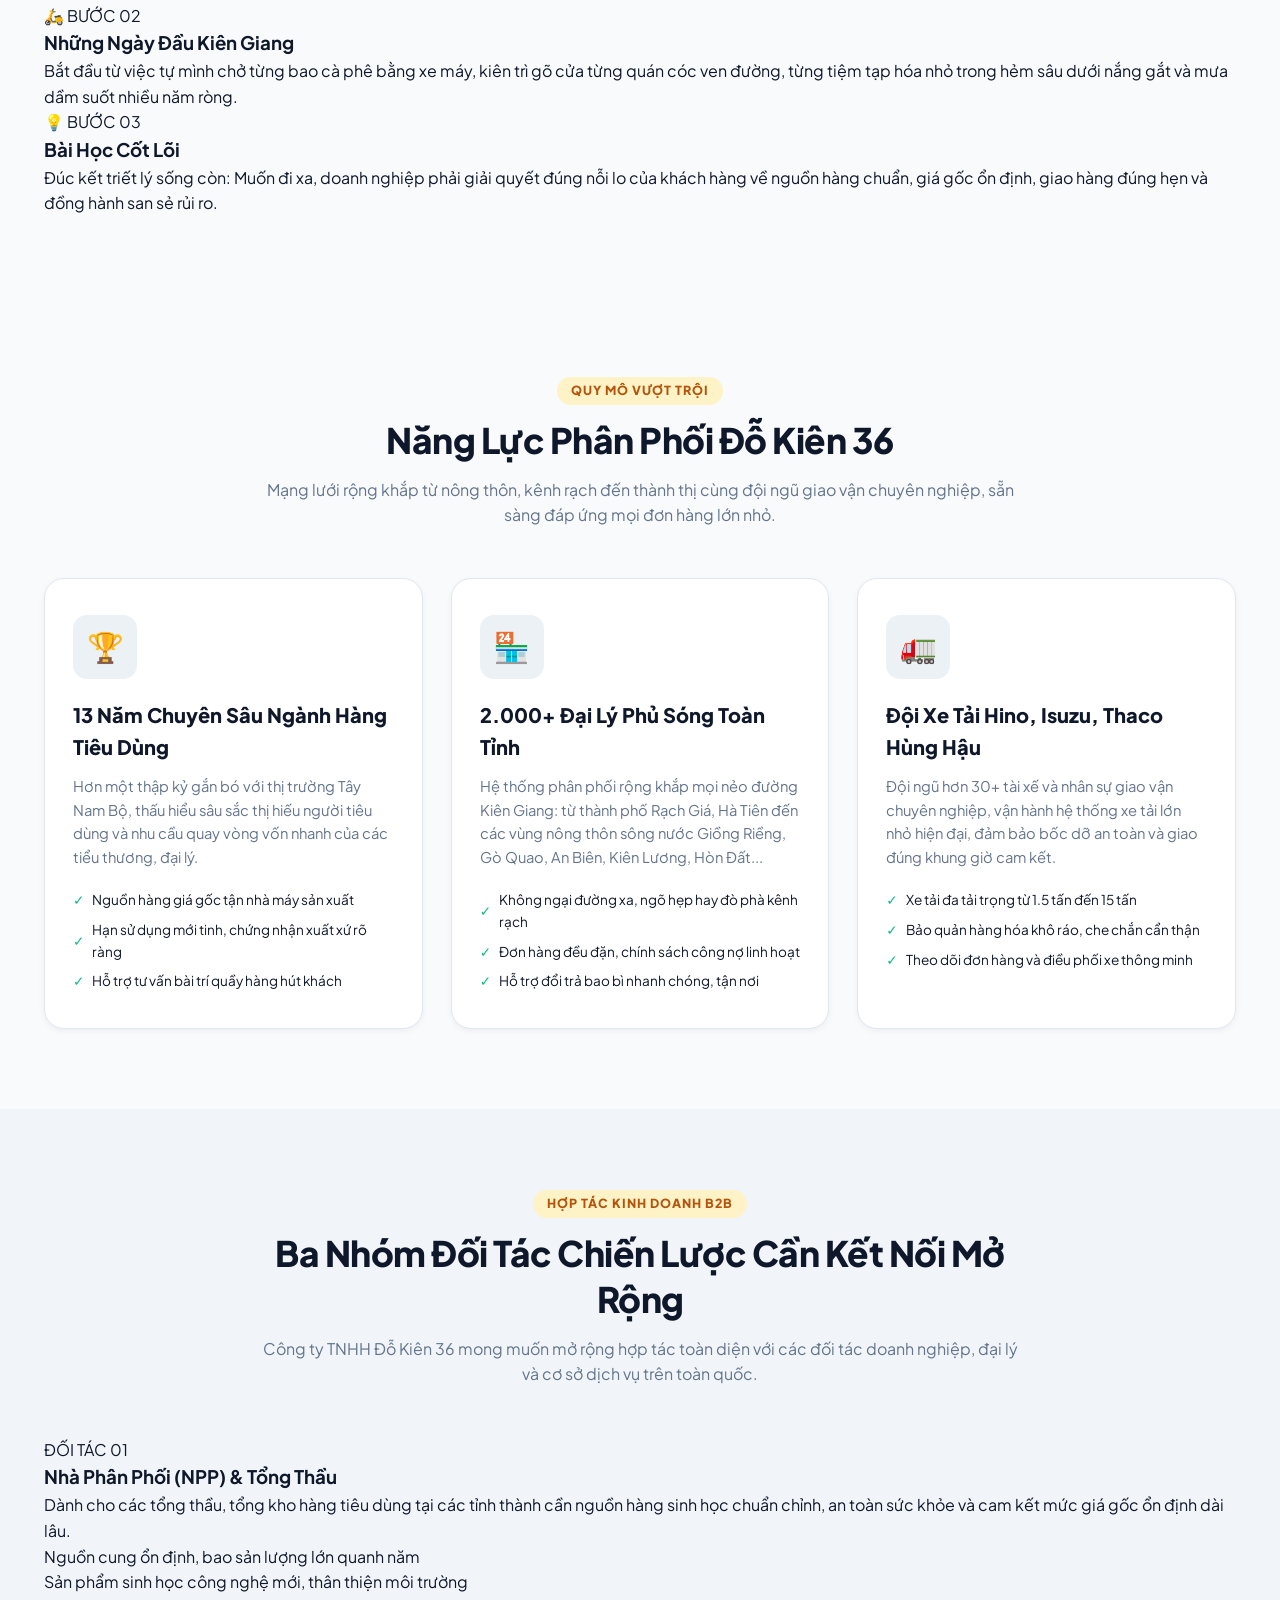
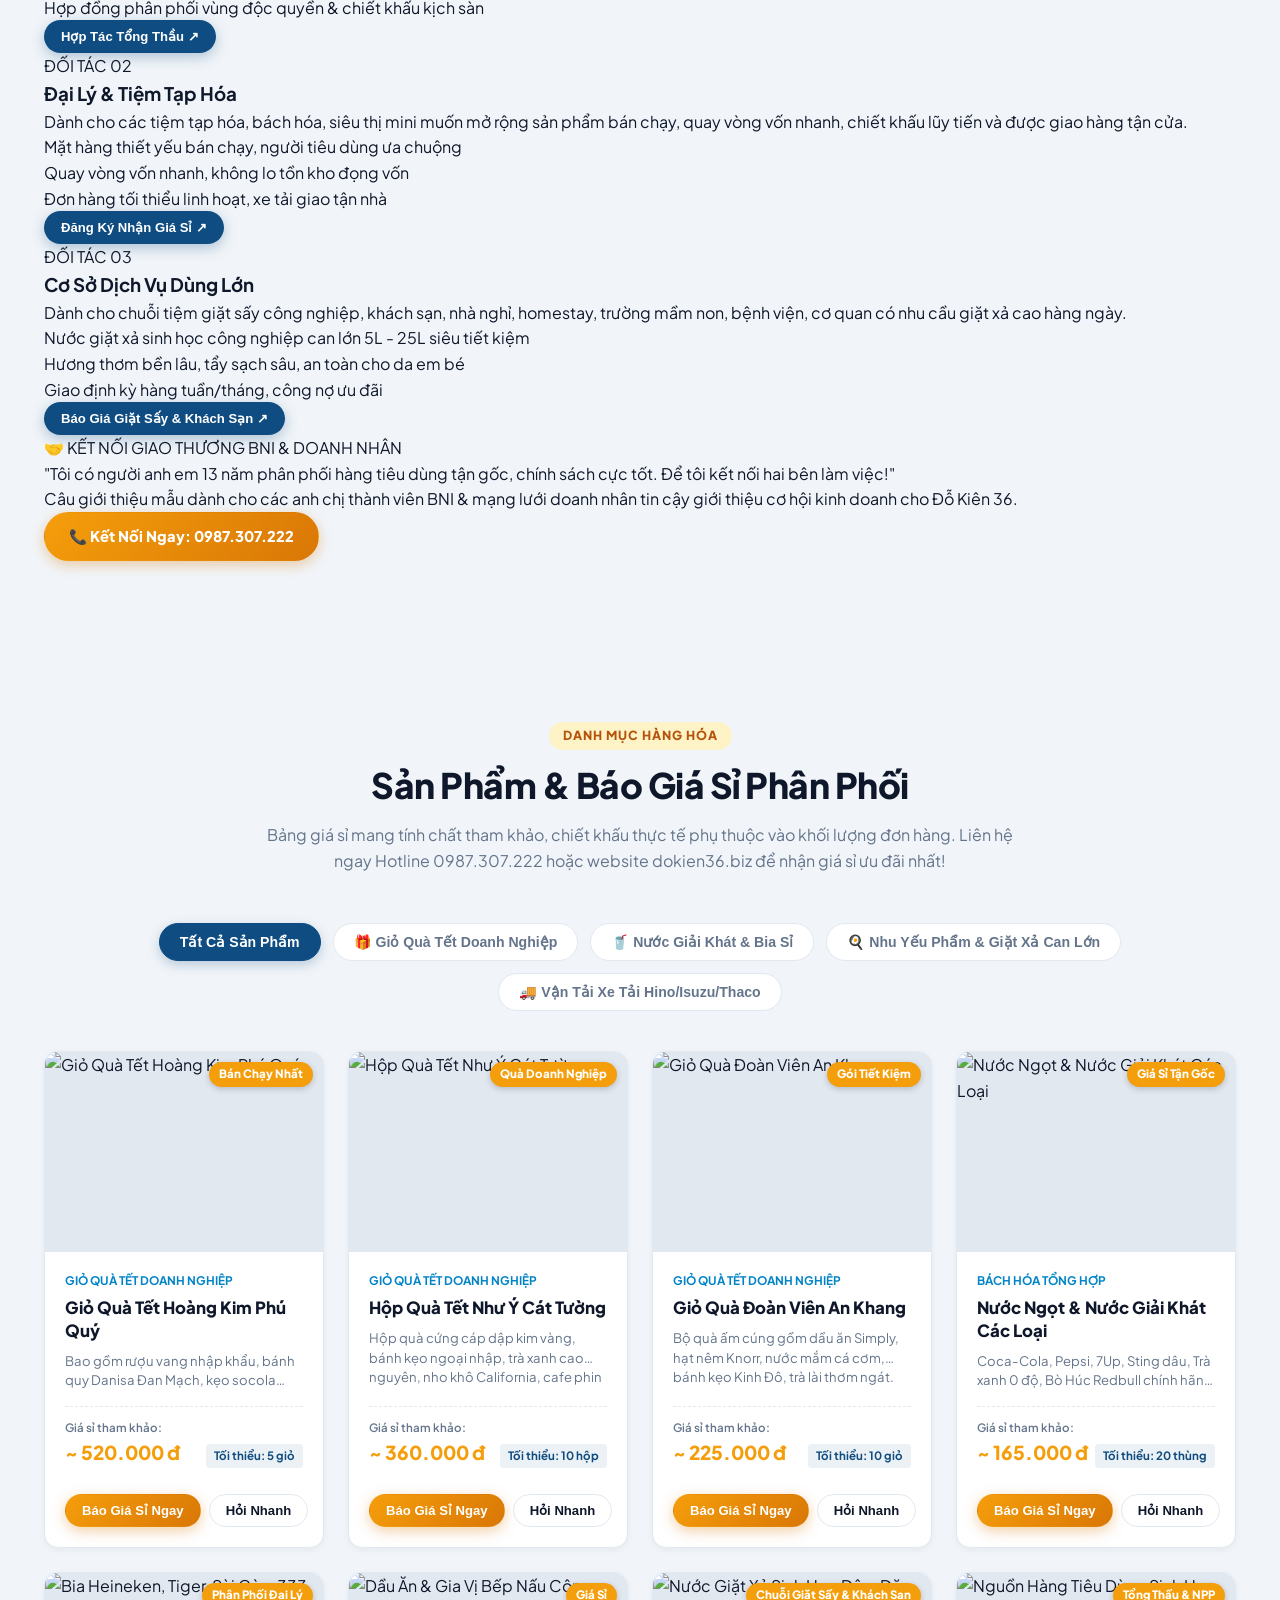
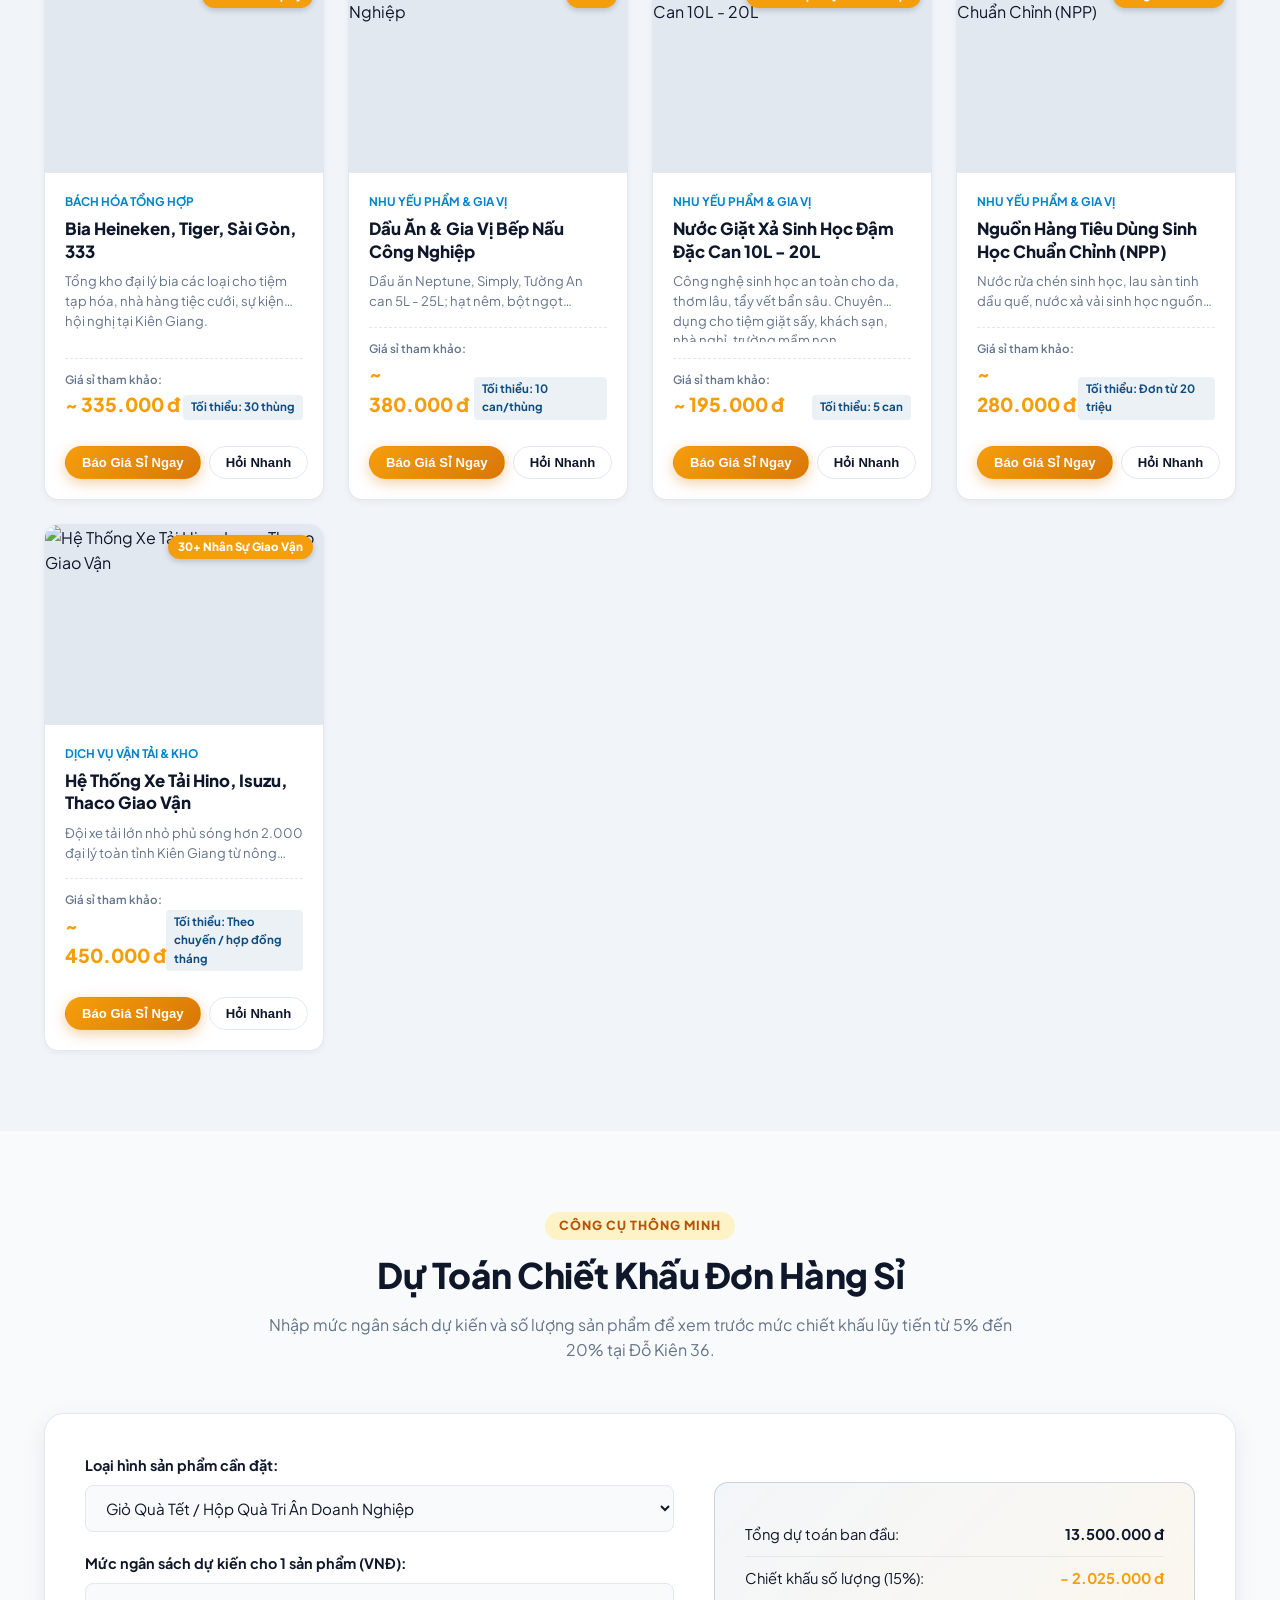
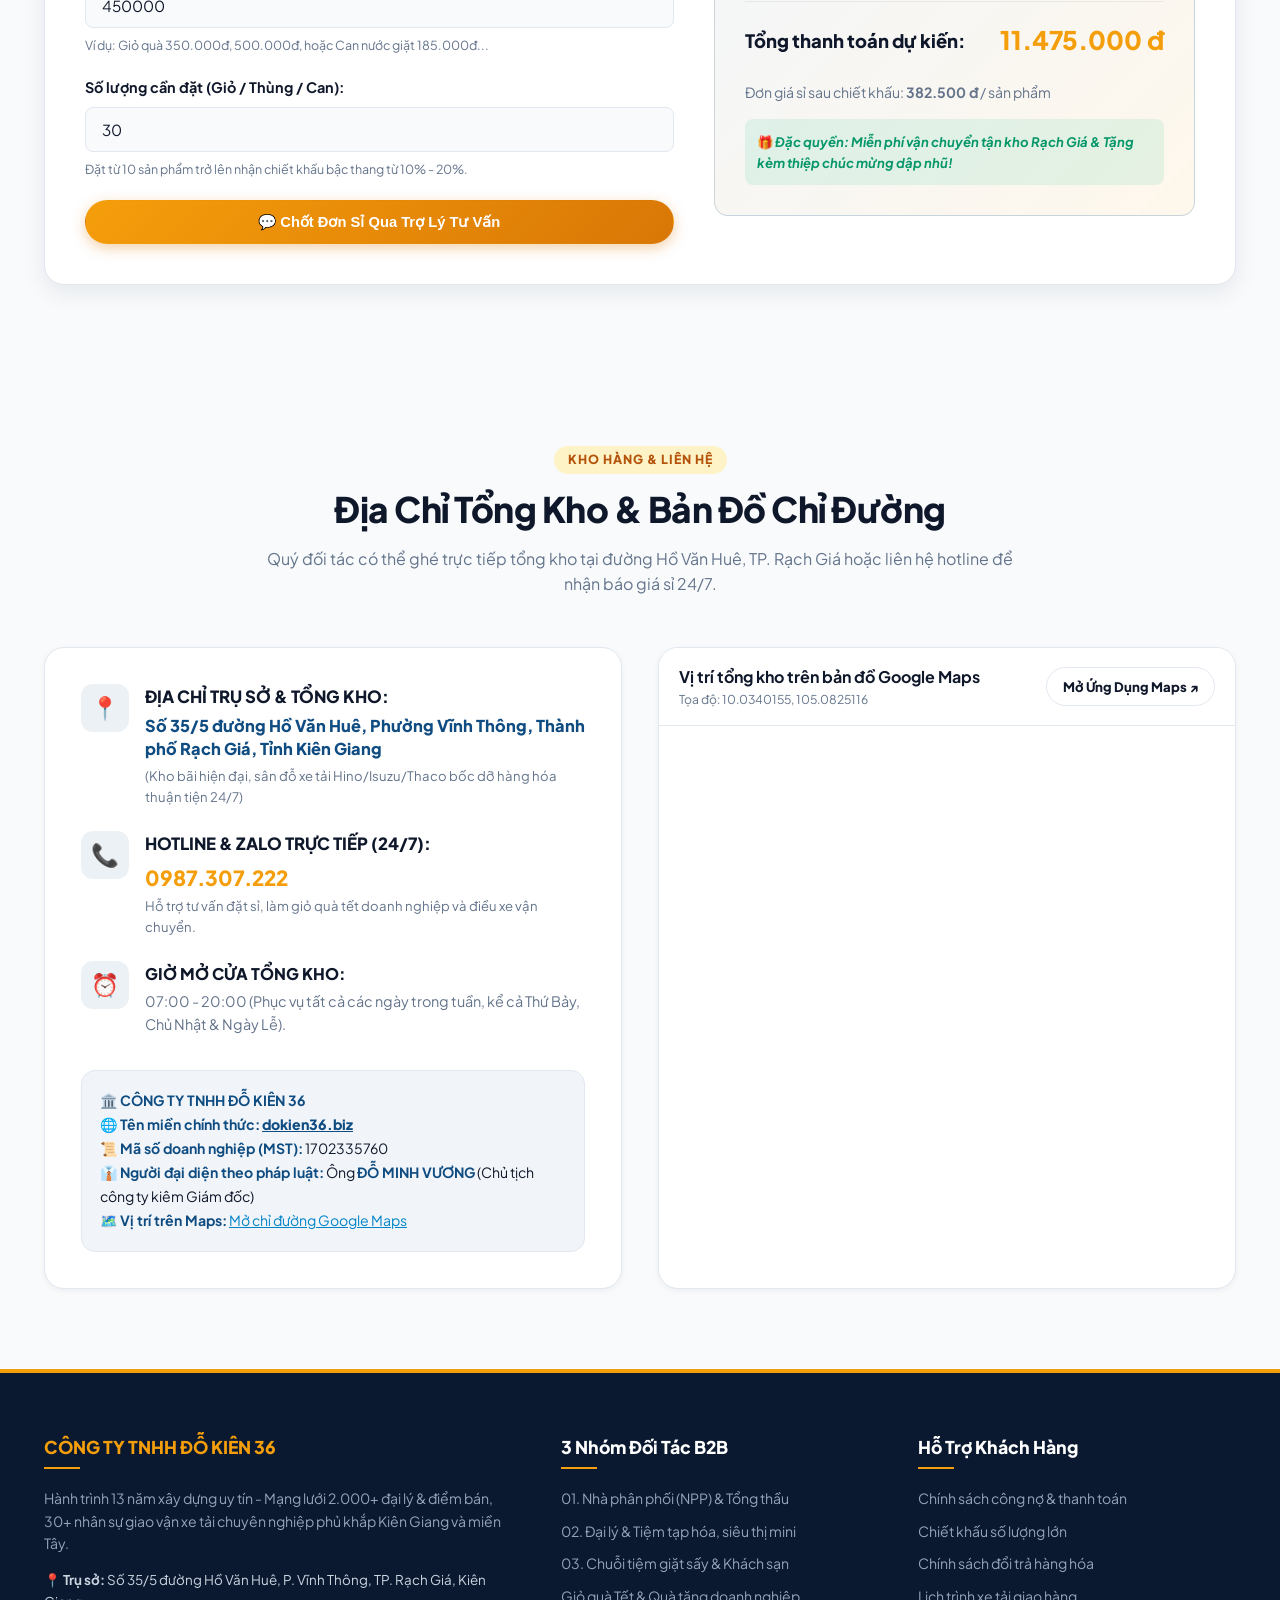
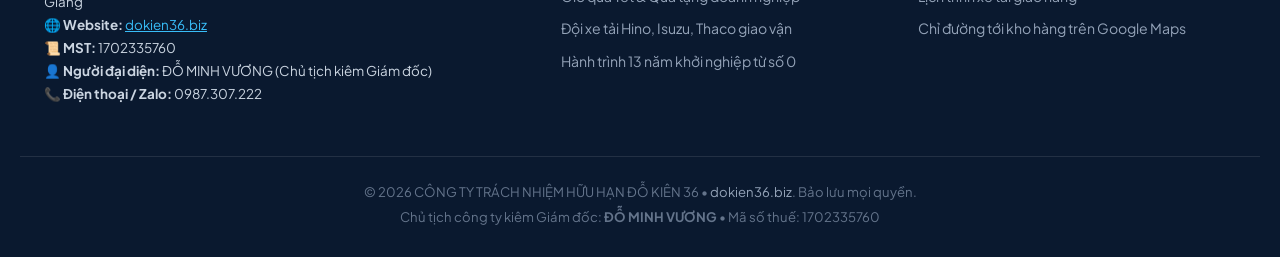
==== commit 988623c4: "feat: Add 13-year journey, 3 B2B partner groups, BNI quote and CNAME dokien36.biz" ====
--- a/do-kien-36/index.html
+++ b/do-kien-36/index.html
@@ -3,13 +3,16 @@
 <head>
   <meta charset="UTF-8">
   <meta name="viewport" content="width=device-width, initial-scale=1.0">
-  <title>CÔNG TY TNHH ĐỖ KIÊN 36 | Tổng Kho Phân Phối Bách Hóa, Giỏ Quà Tết & Vận Tải Kiên Giang</title>
-  <meta name="description" content="Công Ty TNHH Đỗ Kiên 36 - MST: 1702335760. Đại diện pháp luật: Ông Đỗ Minh Vương (Chủ tịch kiêm Giám đốc). Trụ sở tại Số 35/5 đường Hồ Văn Huê, Rạch Giá, Kiên Giang. Tổng kho phân phối sỉ bách hóa tổng hợp, giỏ quà Tết doanh nghiệp, vận tải hàng hóa đường bộ. Hotline: 0987.307.222.">
-  <meta name="keywords" content="Đỗ Kiên 36, Công ty TNHH Đỗ Kiên 36, Đỗ Minh Vương, Nhà phân phối Đỗ Kiên, Giỏ quà Tết Kiên Giang, Bách hóa tổng hợp Rạch Giá, Báo giá sỉ Kiên Giang">
-
-  <!-- Open Graph -->
-  <meta property="og:title" content="CÔNG TY TNHH ĐỖ KIÊN 36 - Nhà Phân Phối Sỉ & Lẻ Uy Tín Hàng Đầu">
-  <meta property="og:description" content="Tổng kho phân phối sỉ bách hóa tổng hợp, giỏ quà tết doanh nghiệp & vận tải tại Kiên Giang. Uy tín - Tận tâm - Giá sỉ tốt nhất.">
+  <title>CÔNG TY TNHH ĐỖ KIÊN 36 | Hành Trình 13 Năm Phân Phối Hàng Tiêu Dùng - dokien36.biz</title>
+  <meta name="description" content="CÔNG TY TRÁCH NHIỆM HỮU HẠN ĐỖ KIÊN 36 (dokien36.biz) - MST: 1702335760. Đại diện pháp luật: Giám đốc ĐỖ MINH VƯƠNG. Hành trình 13 năm xây dựng uy tín từ con số 0, mạng lưới 2.000+ đại lý & điểm bán, 30+ nhân sự giao vận, hệ thống xe tải Hino/Isuzu/Thaco. Kết nối B2B với Nhà phân phối, Tiệm tạp hóa và Cơ sở giặt sấy/khách sạn. Hotline: 0987.307.222.">
+  <meta name="keywords" content="Đỗ Kiên 36, dokien36.biz, Công ty TNHH Đỗ Kiên 36, Đỗ Minh Vương, 13 năm phân phối, BNI Kiên Giang, Bách hóa tổng hợp Rạch Giá, Giỏ quà Tết Kiên Giang, nước giặt xả khách sạn giặt sấy">
+
+  <!-- Canonical & Open Graph -->
+  <link rel="canonical" href="https://dokien36.biz/">
+  <meta property="og:title" content="CÔNG TY TNHH ĐỖ KIÊN 36 - Hành Trình 13 Năm Xây Dựng Uy Tín Thị Trường">
+  <meta property="og:description" content="Mạng lưới 2.000+ đại lý, 30+ nhân sự giao vận xe tải chuyên nghiệp. Kết nối đối tác chiến lược B2B phân phối hàng tiêu dùng tận gốc.">
+  <meta property="og:url" content="https://dokien36.biz/">
+  <meta property="og:image" content="https://dokien36.biz/assets/img/logo.svg">
   <meta property="og:type" content="website">
 
   <!-- Favicon -->
@@ -30,6 +33,7 @@
           📍 <span>Số 35/5 đường Hồ Văn Huê, P. Vĩnh Thông, TP. Rạch Giá, Kiên Giang</span>
         </span>
         <span class="badge-legal">MST: 1702335760</span>
+        <span class="badge-legal" style="background:rgba(2,132,199,0.2); color:#38bdf8; border-color:rgba(2,132,199,0.4);">🌐 dokien36.biz</span>
       </div>
       <div class="top-bar-right">
         <span class="top-bar-item">
@@ -47,17 +51,18 @@
        =================================================================== -->
   <header class="main-header" id="mainHeader">
     <div class="container nav-container">
-      <a href="#heroSection" class="brand-logo-wrap" title="Công Ty TNHH Đỗ Kiên 36">
+      <a href="#heroSection" class="brand-logo-wrap" title="Công Ty TNHH Đỗ Kiên 36 - dokien36.biz">
         <img src="assets/img/logo.svg" alt="Logo Công Ty TNHH Đỗ Kiên 36" class="brand-logo-img">
       </a>
 
       <nav class="nav-menu" id="mainNavMenu" aria-label="Điều hướng chính">
         <a href="#heroSection" class="nav-link">Trang Chủ</a>
-        <a href="#pillarsSection" class="nav-link">Lĩnh Vực Hoạt Động</a>
+        <a href="#journeySection" class="nav-link">Hành Trình 13 Năm</a>
+        <a href="#networkSection" class="nav-link">Năng Lực Mạng Lưới</a>
+        <a href="#b2bSection" class="nav-link">Kết Nối B2B</a>
         <a href="#catalogSection" class="nav-link">Danh Mục Báo Giá Sỉ</a>
         <a href="#estimatorSection" class="nav-link">Dự Toán Chiết Khấu</a>
-        <a href="#commitmentsSection" class="nav-link">Cam Kết & Pháp Lý</a>
-        <a href="#contactSection" class="nav-link">Kho Hàng & Bản Đồ</a>
+        <a href="#contactSection" class="nav-link">Kho Hàng &amp; Maps</a>
       </nav>
 
       <div class="header-actions">
@@ -71,37 +76,37 @@
   </header>
 
   <!-- ===================================================================
-       3. HERO SHOWCASE SECTION
+       3. HERO SHOWCASE SECTION (HÀNH TRÌNH 13 NĂM & NĂNG LỰC)
        =================================================================== -->
   <main>
   <section class="hero-section" id="heroSection">
     <div class="container hero-grid">
       <div class="hero-content">
         <div class="hero-badge-pill">
-          <span>🏢</span> NHÀ PHÂN PHỐI SỈ &amp; LẺ HÀNG ĐẦU MIỀN TÂY
+          <span>🌟</span> HÀNH TRÌNH 13 NĂM XÂY DỰNG UY TÍN THỊ TRƯỜNG
         </div>
 
         <h1 class="hero-title">
           CÔNG TY TNHH <br>
           <span class="highlight-gold">ĐỖ KIÊN 36</span> <br>
-          <span class="highlight">TỔNG KHO BÁCH HÓA &amp; QUÀ TẾT</span>
+          <span class="highlight">TỔNG KHO PHÂN PHỐI MIỀN TÂY</span>
         </h1>
 
         <p class="hero-desc">
-          Tổng đại lý chuyên phân phối sỉ &amp; lẻ bách hóa tổng hợp, nhu yếu phẩm, nước giải khát, bánh kẹo; chuyên gia công giỏ quà Tết cao cấp và dịch vụ kho bãi, vận chuyển hàng hóa chuyên nghiệp tại Rạch Giá - Kiên Giang.
+          Từ hành trình chở từng bao cà phê bằng xe máy lập nghiệp đến hệ thống tổng kho phân phối chuyên nghiệp, phục vụ hơn <strong>2.000+ đại lý &amp; điểm bán</strong> phủ khắp Kiên Giang cùng đội ngũ <strong>30+ nhân sự giao vận xe tải</strong> hùng hậu.
         </p>
 
         <div class="hero-legal-box">
-          <div><strong>Đại diện theo pháp luật:</strong> Ông <strong>ĐỖ MINH VƯƠNG</strong> (Chủ tịch công ty kiêm Giám đốc)</div>
-          <div><strong>Mã số doanh nghiệp (MST):</strong> 1702335760 • <strong>Cấp bởi:</strong> Sở Kế hoạch &amp; Đầu tư tỉnh Kiên Giang</div>
-          <div><strong>Trụ sở &amp; Kho hàng:</strong> Số 35/5 đường Hồ Văn Huê, P. Vĩnh Thông, TP. Rạch Giá, Tỉnh Kiên Giang</div>
+          <div>👔 <strong>Người đại diện theo pháp luật:</strong> Ông <strong>ĐỖ MINH VƯƠNG</strong> (Chủ tịch công ty kiêm Giám đốc)</div>
+          <div>📜 <strong>Mã số doanh nghiệp (MST):</strong> 1702335760 • <strong>Tên miền chính thức:</strong> <a href="https://dokien36.biz/" style="color:var(--brand-primary); font-weight:800; text-decoration:underline;">dokien36.biz</a></div>
+          <div>📍 <strong>Tổng kho phân phối trung tâm:</strong> Số 35/5 đường Hồ Văn Huê, P. Vĩnh Thông, TP. Rạch Giá, Tỉnh Kiên Giang</div>
         </div>
 
         <div class="hero-cta-group">
-          <a href="#catalogSection" class="btn btn-primary">
-            <span>📦 Xem Báo Giá Sỉ Mới Nhất</span>
+          <a href="#b2bSection" class="btn btn-primary">
+            <span>🤝 Kết Nối Đối Tác B2B Ngay</span>
           </a>
-          <button class="btn btn-outline" onclick="window.openDoKienChat('Tư vấn đặt hàng số lượng lớn và chiết khấu')">
+          <button class="btn btn-outline" onclick="window.openDoKienChat('Tôi muốn tìm hiểu chính sách hợp tác phân phối B2B')">
             <span>💬 Tư Vấn Đại Lý 24/7</span>
           </button>
           <a href="https://maps.app.goo.gl/uJZcjyrYHzvKtVSw8" target="_blank" rel="noopener" class="btn btn-secondary">
@@ -109,37 +114,38 @@
           </a>
         </div>
 
+        <!-- 4 Official Achievement Stats from Slide 3 -->
         <div class="hero-stats-row">
           <div class="stat-item">
-            <span class="stat-num">500+</span>
-            <span class="stat-label">Đại lý &amp; Đối tác</span>
+            <span class="stat-num">13 Năm</span>
+            <span class="stat-label">Kinh nghiệm phân phối chuyên sâu hàng tiêu dùng miền Tây</span>
           </div>
           <div class="stat-item">
-            <span class="stat-num">1.000+</span>
-            <span class="stat-label">Mặt hàng chính hãng</span>
+            <span class="stat-num">2.000+</span>
+            <span class="stat-label">Đại lý &amp; điểm bán phủ sóng toàn tỉnh Kiên Giang</span>
           </div>
           <div class="stat-item">
-            <span class="stat-num">25%</span>
-            <span class="stat-label">Chiết khấu tối đa</span>
+            <span class="stat-num">30+</span>
+            <span class="stat-label">Nhân sự giao vận &amp; đội xe tải Hino, Isuzu, Thaco</span>
           </div>
           <div class="stat-item">
-            <span class="stat-num">24/7</span>
-            <span class="stat-label">Giao hàng hỏa tốc</span>
-          </div>
-        </div>
-      </div>
-
-      <!-- Hero Visual Showcase -->
+            <span class="stat-num">Rạch Giá</span>
+            <span class="stat-label">Trung tâm kho bãi hiện đại tại TP. Rạch Giá</span>
+          </div>
+        </div>
+      </div>
+
+      <!-- Hero Visual Card -->
       <div class="hero-visual-card">
-        <img src="https://images.unsplash.com/photo-1586528116311-ad8dd3c8310d?auto=format&fit=crop&w=800&q=80" alt="Tổng kho bách hóa và kho vận Đỗ Kiên 36 Rạch Giá Kiên Giang">
+        <img src="https://images.unsplash.com/photo-1586528116311-ad8dd3c8310d?auto=format&fit=crop&w=800&q=80" alt="Tổng kho bách hóa và đội xe giao vận Đỗ Kiên 36 Rạch Giá Kiên Giang">
         <div class="hero-visual-badge">
           <span class="dot"></span>
-          <span>Kho Hàng Rạch Giá Sẵn Sàng 100%</span>
+          <span>Tổng Kho Rạch Giá • Phủ Sóng 2.000+ Điểm Bán</span>
         </div>
         <div class="hero-visual-footer">
-          <div class="hero-visual-title">Tổng Kho Phân Phối &amp; Hậu Cần Đỗ Kiên 36</div>
+          <div class="hero-visual-title">CÔNG TY TNHH ĐỖ KIÊN 36 (dokien36.biz)</div>
           <div class="hero-visual-sub">
-            📍 Số 35/5 đường Hồ Văn Huê, Rạch Giá • 📞 0987.307.222
+            Chủ tịch kiêm Giám đốc: ĐỖ MINH VƯƠNG • 📞 0987.307.222
           </div>
         </div>
       </div>
@@ -147,58 +153,119 @@
   </section>
 
   <!-- ===================================================================
-       4. 3 CORE PILLARS
-       =================================================================== -->
-  <section class="section" id="pillarsSection">
+       4. HÀNH TRÌNH 13 NĂM KHỞI NGHIỆP TỪ CON SỐ 0 (SLIDE 2)
+       =================================================================== -->
+  <section class="section journey-section" id="journeySection">
     <div class="container">
       <div class="section-head">
-        <span class="section-badge">DỊCH VỤ CỐT LÕI</span>
-        <h2 class="section-title">Năng Lực Phân Phối Của Đỗ Kiên 36</h2>
+        <span class="section-badge">CÂU CHUYỆN KHỞI NGHIỆP</span>
+        <h2 class="section-title">Hành Trình 13 Năm Xây Dựng Uy Tín Thị Trường</h2>
         <p class="section-desc">
-          Được sáng lập và điều hành bởi Giám đốc Đỗ Minh Vương, chúng tôi cam kết nguồn hàng dồi dào, xuất xứ minh bạch, giá cạnh tranh hàng đầu khu vực Tây Nam Bộ.
+          Câu chuyện khởi nghiệp từ con số 0 của Giám đốc Đỗ Minh Vương - Hành trình khẳng định uy tín bằng hành động thiết thực và sự tận tâm bền bỉ.
+        </p>
+      </div>
+
+      <!-- Core Quote Banner -->
+      <div class="journey-quote-banner">
+        <div class="journey-quote-icon">“</div>
+        <div>
+          <div class="journey-quote-text">
+            Khách hàng không cần người nói hay, họ cần người giải quyết triệt để nỗi lo thực tế của họ!
+          </div>
+          <div class="journey-quote-author">
+            — ĐỖ MINH VƯƠNG | Giám đốc Công ty TNHH Đỗ Kiên 36
+          </div>
+        </div>
+      </div>
+
+      <!-- 3 Steps Timeline from Slide 2 -->
+      <div class="journey-steps-grid">
+        <!-- Step 1 -->
+        <div class="journey-step-card">
+          <div class="journey-step-number">
+            <span>🚩</span> BƯỚC 01
+          </div>
+          <h3 class="journey-step-title">Xuất Thân</h3>
+          <p class="journey-step-desc">
+            Sinh ra ở vùng quê nghèo tỉnh Thanh Hóa, mang trong mình ý chí vươn lên mãnh liệt, người thanh niên trẻ đã quyết chí vào miền Nam lập nghiệp, chọn mảnh đất Kiên Giang làm nơi gắn bó sự nghiệp.
+          </p>
+        </div>
+
+        <!-- Step 2 -->
+        <div class="journey-step-card">
+          <div class="journey-step-number">
+            <span>🛵</span> BƯỚC 02
+          </div>
+          <h3 class="journey-step-title">Những Ngày Đầu Kiên Giang</h3>
+          <p class="journey-step-desc">
+            Bắt đầu từ việc tự mình chở từng bao cà phê bằng xe máy, kiên trì gõ cửa từng quán cóc ven đường, từng tiệm tạp hóa nhỏ trong hẻm sâu dưới nắng gắt và mưa dầm suốt nhiều năm ròng.
+          </p>
+        </div>
+
+        <!-- Step 3 -->
+        <div class="journey-step-card">
+          <div class="journey-step-number">
+            <span>💡</span> BƯỚC 03
+          </div>
+          <h3 class="journey-step-title">Bài Học Cốt Lõi</h3>
+          <p class="journey-step-desc">
+            Đúc kết triết lý sống còn: Muốn đi xa, doanh nghiệp phải giải quyết đúng nỗi lo của khách hàng về nguồn hàng chuẩn, giá gốc ổn định, giao hàng đúng hẹn và đồng hành san sẻ rủi ro.
+          </p>
+        </div>
+      </div>
+    </div>
+  </section>
+
+  <!-- ===================================================================
+       5. NĂNG LỰC PHÂN PHỐI & MẠNG LƯỚI RỘNG KHẮP (SLIDE 3)
+       =================================================================== -->
+  <section class="section" id="networkSection">
+    <div class="container">
+      <div class="section-head">
+        <span class="section-badge">QUY MÔ VƯỢT TRỘI</span>
+        <h2 class="section-title">Năng Lực Phân Phối Đỗ Kiên 36</h2>
+        <p class="section-desc">
+          Mạng lưới rộng khắp từ nông thôn, kênh rạch đến thành thị cùng đội ngũ giao vận chuyên nghiệp, sẵn sàng đáp ứng mọi đơn hàng lớn nhỏ.
         </p>
       </div>
 
       <div class="pillars-grid">
-        <!-- Pillar 1 -->
         <div class="pillar-card">
-          <div class="pillar-icon-box">📦</div>
-          <h3 class="pillar-title">Bách Hóa Tổng Hợp Giá Sỉ</h3>
+          <div class="pillar-icon-box">🏆</div>
+          <h3 class="pillar-title">13 Năm Chuyên Sâu Ngành Hàng Tiêu Dùng</h3>
           <p class="pillar-desc">
-            Phân phối sỉ tận gốc cho tiệm tạp hóa, siêu thị mini, bếp ăn cơ quan: nước ngọt, bia, bánh kẹo, gia vị, dầu ăn, hóa mỹ phẩm chính hãng.
+            Hơn một thập kỷ gắn bó với thị trường Tây Nam Bộ, thấu hiểu sâu sắc thị hiếu người tiêu dùng và nhu cầu quay vòng vốn nhanh của các tiểu thương, đại lý.
           </p>
           <ul class="pillar-features-list">
-            <li>Nguồn hàng chính hãng, date mới từ nhà máy</li>
-            <li>Báo giá sỉ kịch sàn cho đơn hàng lớn</li>
-            <li>Đầy đủ chứng nhận ATTP &amp; hóa đơn VAT</li>
+            <li>Nguồn hàng giá gốc tận nhà máy sản xuất</li>
+            <li>Hạn sử dụng mới tinh, chứng nhận xuất xứ rõ ràng</li>
+            <li>Hỗ trợ tư vấn bài trí quầy hàng hút khách</li>
           </ul>
         </div>
 
-        <!-- Pillar 2 -->
         <div class="pillar-card">
-          <div class="pillar-icon-box">🎁</div>
-          <h3 class="pillar-title">Giỏ Quà Tết Doanh Nghiệp</h3>
+          <div class="pillar-icon-box">🏪</div>
+          <h3 class="pillar-title">2.000+ Đại Lý Phủ Sóng Toàn Tỉnh</h3>
           <p class="pillar-desc">
-            Đóng gói sỉ &amp; lẻ giỏ quà Tết, hộp quà Tết mừng xuân theo ngân sách từ bình dân đến VIP. In thiệp, in logo doanh nghiệp trang trọng.
+            Hệ thống phân phối rộng khắp mọi nẻo đường Kiên Giang: từ thành phố Rạch Giá, Hà Tiên đến các vùng nông thôn sông nước Giồng Riềng, Gò Quao, An Biên, Kiên Lương, Hòn Đất...
           </p>
           <ul class="pillar-features-list">
-            <li>Phân khúc từ 200.000đ - 3.000.000đ+</li>
-            <li>Rượu vang, hạt dinh dưỡng, bánh kẹo nhập khẩu</li>
-            <li>Chiết khấu 10% - 25% cho cơ quan, xí nghiệp</li>
+            <li>Không ngại đường xa, ngõ hẹp hay đò phà kênh rạch</li>
+            <li>Đơn hàng đều đặn, chính sách công nợ linh hoạt</li>
+            <li>Hỗ trợ đổi trả bao bì nhanh chóng, tận nơi</li>
           </ul>
         </div>
 
-        <!-- Pillar 3 -->
         <div class="pillar-card">
-          <div class="pillar-icon-box">🚚</div>
-          <h3 class="pillar-title">Kho Bãi &amp; Vận Tải Đường Bộ</h3>
+          <div class="pillar-icon-box">🚛</div>
+          <h3 class="pillar-title">Đội Xe Tải Hino, Isuzu, Thaco Hùng Hậu</h3>
           <p class="pillar-desc">
-            Đội xe tải chuyên dụng giao hàng tận nơi nhanh chóng trong ngày tại TP. Rạch Giá và các huyện thị trong toàn tỉnh Kiên Giang.
+            Đội ngũ hơn 30+ tài xế và nhân sự giao vận chuyên nghiệp, vận hành hệ thống xe tải lớn nhỏ hiện đại, đảm bảo bốc dỡ an toàn và giao đúng khung giờ cam kết.
           </p>
           <ul class="pillar-features-list">
-            <li>Đội xe tải tải trọng từ 1.5 đến 15 tấn</li>
-            <li>Bốc dỡ tận kho đối tác cẩn thận, an toàn</li>
-            <li>Kho bãi tiêu chuẩn, bảo quản khô ráo sạch sẽ</li>
+            <li>Xe tải đa tải trọng từ 1.5 tấn đến 15 tấn</li>
+            <li>Bảo quản hàng hóa khô ráo, che chắn cẩn thận</li>
+            <li>Theo dõi đơn hàng và điều phối xe thông minh</li>
           </ul>
         </div>
       </div>
@@ -206,25 +273,112 @@
   </section>
 
   <!-- ===================================================================
-       5. PRODUCTS & CATALOG
+       6. BA NHÓM ĐỐI TÁC CHIẾN LƯỢC CẦN KẾT NỐI B2B (SLIDE 4 & BNI)
+       =================================================================== -->
+  <section class="section" id="b2bSection" style="background:var(--bg-surface-alt);">
+    <div class="container">
+      <div class="section-head">
+        <span class="section-badge">HỢP TÁC KINH DOANH B2B</span>
+        <h2 class="section-title">Ba Nhóm Đối Tác Chiến Lược Cần Kết Nối Mở Rộng</h2>
+        <p class="section-desc">
+          Công ty TNHH Đỗ Kiên 36 mong muốn mở rộng hợp tác toàn diện với các đối tác doanh nghiệp, đại lý và cơ sở dịch vụ trên toàn quốc.
+        </p>
+      </div>
+
+      <!-- 3 Strategic B2B Groups from Slide 4 -->
+      <div class="b2b-grid">
+        <!-- Group 01 -->
+        <div class="b2b-card">
+          <span class="b2b-index-badge">ĐỐI TÁC 01</span>
+          <h3 class="b2b-title">Nhà Phân Phối (NPP) &amp; Tổng Thầu</h3>
+          <p class="b2b-desc">
+            Dành cho các tổng thầu, tổng kho hàng tiêu dùng tại các tỉnh thành cần nguồn hàng sinh học chuẩn chỉnh, an toàn sức khỏe và cam kết mức giá gốc ổn định dài lâu.
+          </p>
+          <ul class="b2b-features-list">
+            <li>Nguồn cung ổn định, bao sản lượng lớn quanh năm</li>
+            <li>Sản phẩm sinh học công nghệ mới, thân thiện môi trường</li>
+            <li>Hợp đồng phân phối vùng độc quyền &amp; chiết khấu kịch sàn</li>
+          </ul>
+          <button class="btn btn-secondary btn-sm" onclick="window.openDoKienChat('Tôi là Nhà Phân Phối / Tổng Thầu muốn hợp tác nguồn hàng')">
+            <span>Hợp Tác Tổng Thầu ↗</span>
+          </button>
+        </div>
+
+        <!-- Group 02 -->
+        <div class="b2b-card">
+          <span class="b2b-index-badge">ĐỐI TÁC 02</span>
+          <h3 class="b2b-title">Đại Lý &amp; Tiệm Tạp Hóa</h3>
+          <p class="b2b-desc">
+            Dành cho các tiệm tạp hóa, bách hóa, siêu thị mini muốn mở rộng sản phẩm bán chạy, quay vòng vốn nhanh, chiết khấu lũy tiến và được giao hàng tận cửa.
+          </p>
+          <ul class="b2b-features-list">
+            <li>Mặt hàng thiết yếu bán chạy, người tiêu dùng ưa chuộng</li>
+            <li>Quay vòng vốn nhanh, không lo tồn kho đọng vốn</li>
+            <li>Đơn hàng tối thiểu linh hoạt, xe tải giao tận nhà</li>
+          </ul>
+          <button class="btn btn-secondary btn-sm" onclick="window.openDoKienChat('Tôi là tiệm tạp hóa / siêu thị mini muốn lấy giá sỉ')">
+            <span>Đăng Ký Nhận Giá Sỉ ↗</span>
+          </button>
+        </div>
+
+        <!-- Group 03 -->
+        <div class="b2b-card">
+          <span class="b2b-index-badge">ĐỐI TÁC 03</span>
+          <h3 class="b2b-title">Cơ Sở Dịch Vụ Dùng Lớn</h3>
+          <p class="b2b-desc">
+            Dành cho chuỗi tiệm giặt sấy công nghiệp, khách sạn, nhà nghỉ, homestay, trường mầm non, bệnh viện, cơ quan có nhu cầu giặt xả cao hàng ngày.
+          </p>
+          <ul class="b2b-features-list">
+            <li>Nước giặt xả sinh học công nghiệp can lớn 5L - 25L siêu tiết kiệm</li>
+            <li>Hương thơm bền lâu, tẩy sạch sâu, an toàn cho da em bé</li>
+            <li>Giao định kỳ hàng tuần/tháng, công nợ ưu đãi</li>
+          </ul>
+          <button class="btn btn-secondary btn-sm" onclick="window.openDoKienChat('Tôi là cơ sở tiệm giặt sấy / khách sạn cần báo giá can lớn')">
+            <span>Báo Giá Giặt Sấy &amp; Khách Sạn ↗</span>
+          </button>
+        </div>
+      </div>
+
+      <!-- BNI Referral Banner from Slide 4 -->
+      <div class="bni-referral-banner">
+        <div>
+          <span class="bni-badge-tag">🤝 KẾT NỐI GIAO THƯƠNG BNI &amp; DOANH NHÂN</span>
+          <div class="bni-quote-text">
+            "Tôi có người anh em 13 năm phân phối hàng tiêu dùng tận gốc, chính sách cực tốt. Để tôi kết nối hai bên làm việc!"
+          </div>
+          <div class="bni-quote-sub">
+            Câu giới thiệu mẫu dành cho các anh chị thành viên BNI &amp; mạng lưới doanh nhân tin cậy giới thiệu cơ hội kinh doanh cho Đỗ Kiên 36.
+          </div>
+        </div>
+        <div>
+          <a href="tel:0987307222" class="btn btn-primary" style="white-space:nowrap;">
+            <span>📞 Kết Nối Ngay: 0987.307.222</span>
+          </a>
+        </div>
+      </div>
+    </div>
+  </section>
+
+  <!-- ===================================================================
+       7. PRODUCTS & WHOLESALE CATALOG
        =================================================================== -->
   <section class="section catalog-section" id="catalogSection">
     <div class="container">
       <div class="section-head">
         <span class="section-badge">DANH MỤC HÀNG HÓA</span>
-        <h2 class="section-title">Sản Phẩm &amp; Báo Giá Sỉ Tiêu Biểu</h2>
+        <h2 class="section-title">Sản Phẩm &amp; Báo Giá Sỉ Phân Phối</h2>
         <p class="section-desc">
-          Bảng giá sỉ mang tính chất tham khảo, chiết khấu thực tế phụ thuộc vào khối lượng đơn hàng. Liên hệ ngay Hotline 0987.307.222 để nhận báo giá tốt nhất hôm nay!
+          Bảng giá sỉ mang tính chất tham khảo, chiết khấu thực tế phụ thuộc vào khối lượng đơn hàng. Liên hệ ngay Hotline 0987.307.222 hoặc website dokien36.biz để nhận giá sỉ ưu đãi nhất!
         </p>
       </div>
 
       <!-- Category Filter Tabs -->
       <div class="filter-tabs-wrapper">
         <button class="filter-tab-btn active" data-filter="all">Tất Cả Sản Phẩm</button>
-        <button class="filter-tab-btn" data-filter="gioqua">🎁 Giỏ Quà Tết</button>
-        <button class="filter-tab-btn" data-filter="bachhoa">🥤 Nước Ngọt &amp; Bia Sỉ</button>
-        <button class="filter-tab-btn" data-filter="nhuyeupham">🍳 Nhu Yếu Phẩm &amp; Gia Vị</button>
-        <button class="filter-tab-btn" data-filter="vanchuyen">🚚 Vận Tải &amp; Kho Vận</button>
+        <button class="filter-tab-btn" data-filter="gioqua">🎁 Giỏ Quà Tết Doanh Nghiệp</button>
+        <button class="filter-tab-btn" data-filter="bachhoa">🥤 Nước Giải Khát &amp; Bia Sỉ</button>
+        <button class="filter-tab-btn" data-filter="nhuyeupham">🍳 Nhu Yếu Phẩm &amp; Giặt Xả Can Lớn</button>
+        <button class="filter-tab-btn" data-filter="vanchuyen">🚚 Vận Tải Xe Tải Hino/Isuzu/Thaco</button>
       </div>
 
       <!-- Products Grid -->
@@ -235,7 +389,7 @@
   </section>
 
   <!-- ===================================================================
-       6. INTERACTIVE ESTIMATOR
+       8. INTERACTIVE ESTIMATOR
        =================================================================== -->
   <section class="section" id="estimatorSection">
     <div class="container">
@@ -243,7 +397,7 @@
         <span class="section-badge">CÔNG CỤ THÔNG MINH</span>
         <h2 class="section-title">Dự Toán Chiết Khấu Đơn Hàng Sỉ</h2>
         <p class="section-desc">
-          Nhập mức ngân sách dự kiến và số lượng sản phẩm để xem trước mức chiết khấu ưu đãi từ Đỗ Kiên 36.
+          Nhập mức ngân sách dự kiến và số lượng sản phẩm để xem trước mức chiết khấu lũy tiến từ 5% đến 20% tại Đỗ Kiên 36.
         </p>
       </div>
 
@@ -252,27 +406,27 @@
           <div class="form-group">
             <label class="form-label" for="calcType">Loại hình sản phẩm cần đặt:</label>
             <select class="form-control" id="calcType">
-              <option value="gioqua">Giỏ Quà Tết / Hộp Quà Doanh Nghiệp</option>
-              <option value="bachhoa">Bách Hóa Tổng Hợp / Nước Giải Khát / Bia</option>
-              <option value="nhuyeupham">Nhu Yếu Phẩm / Dầu Ăn / Nước Giặt Xả</option>
-              <option value="vanchuyen">Thuê Chuyến Vận Tải Xe Tải</option>
+              <option value="gioqua">Giỏ Quà Tết / Hộp Quà Tri Ân Doanh Nghiệp</option>
+              <option value="nhuyeupham">Nước Giặt Xả Can Lớn Cho Tiệm Giặt Sấy / Khách Sạn</option>
+              <option value="bachhoa">Bách Hóa Tổng Hợp / Nước Ngọt / Bia Sỉ</option>
+              <option value="vanchuyen">Hợp Đồng Vận Tải Xe Tải Đường Bộ</option>
             </select>
           </div>
 
           <div class="form-group">
             <label class="form-label" for="calcBudget">Mức ngân sách dự kiến cho 1 sản phẩm (VNĐ):</label>
             <input type="number" class="form-control" id="calcBudget" value="450000" step="10000" min="50000">
-            <small style="color:var(--text-muted); font-size:0.78rem;">Ví dụ: Giỏ quà 300.000đ, 500.000đ, hoặc Thùng nước 180.000đ...</small>
+            <small style="color:var(--text-muted); font-size:0.78rem;">Ví dụ: Giỏ quà 350.000đ, 500.000đ, hoặc Can nước giặt 185.000đ...</small>
           </div>
 
           <div class="form-group">
             <label class="form-label" for="calcQty">Số lượng cần đặt (Giỏ / Thùng / Can):</label>
-            <input type="number" class="form-control" id="calcQty" value="25" min="1" max="1000">
+            <input type="number" class="form-control" id="calcQty" value="30" min="1" max="1000">
             <small style="color:var(--text-muted); font-size:0.78rem;">Đặt từ 10 sản phẩm trở lên nhận chiết khấu bậc thang từ 10% - 20%.</small>
           </div>
 
-          <button class="btn btn-primary" onclick="window.openDoKienChat('Tôi muốn chốt đơn hàng theo dự toán này')">
-            <span>💬 Chốt Đơn Qua Trợ Lý Tư Vấn</span>
+          <button class="btn btn-primary" onclick="window.openDoKienChat('Tôi muốn chốt đơn hàng sỉ theo dự toán này')">
+            <span>💬 Chốt Đơn Sỉ Qua Trợ Lý Tư Vấn</span>
           </button>
         </div>
 
@@ -284,56 +438,15 @@
   </section>
 
   <!-- ===================================================================
-       7. COMMITMENTS & LEGAL CREDENTIALS
-       =================================================================== -->
-  <section class="section" id="commitmentsSection" style="background:var(--bg-surface-alt);">
-    <div class="container">
-      <div class="section-head">
-        <span class="section-badge">CAM KẾT DOANH NGHIỆP</span>
-        <h2 class="section-title">Tại Sao Hàng Trăm Đối Tác Chọn Đỗ Kiên 36?</h2>
-        <p class="section-desc">
-          "Lấy uy tín làm trọng, lấy sự hài lòng của đối tác làm thước đo thành công" - Chủ tịch kiêm Giám đốc Đỗ Minh Vương.
-        </p>
-      </div>
-
-      <div class="pillars-grid">
-        <div class="pillar-card">
-          <div class="pillar-icon-box">🛡️</div>
-          <h3 class="pillar-title">Pháp Lý Minh Bạch 100%</h3>
-          <p class="pillar-desc">
-            Doanh nghiệp đăng ký kinh doanh chính thống (MST: 1702335760), xuất hóa đơn tài chính VAT hợp lệ, hợp đồng cung ứng rõ ràng cho các đơn vị hành chính và công ty.
-          </p>
-        </div>
-
-        <div class="pillar-card">
-          <div class="pillar-icon-box">💰</div>
-          <h3 class="pillar-title">Giá Sỉ Cạnh Tranh Nhất</h3>
-          <p class="pillar-desc">
-            Nhập hàng trực tiếp số lượng lớn từ các nhà máy sản xuất (Unilever, P&amp;G, Masan, Sabeco, Coca-Cola), đảm bảo mức giá gốc kịch sàn cho đại lý cấp dưới.
-          </p>
-        </div>
-
-        <div class="pillar-card">
-          <div class="pillar-icon-box">⚡</div>
-          <h3 class="pillar-title">Giao Nhanh Tận Nơi</h3>
-          <p class="pillar-desc">
-            Tự chủ đội xe vận tải chuyên dụng, không qua trung gian. Hàng được giao nhanh trong ngày tại Rạch Giá và lịch xe định kỳ đến khắp các huyện đảo Kiên Giang.
-          </p>
-        </div>
-      </div>
-    </div>
-  </section>
-
-  <!-- ===================================================================
-       8. CONTACT, SHOWROOM & GOOGLE MAPS
+       9. CONTACT, SHOWROOM & GOOGLE MAPS
        =================================================================== -->
   <section class="section" id="contactSection">
     <div class="container">
       <div class="section-head">
         <span class="section-badge">KHO HÀNG &amp; LIÊN HỆ</span>
-        <h2 class="section-title">Địa Chỉ Trụ Sở &amp; Thông Tin Liên Hệ</h2>
+        <h2 class="section-title">Địa Chỉ Tổng Kho &amp; Bản Đồ Chỉ Đường</h2>
         <p class="section-desc">
-          Quý khách hàng và đối tác đại lý có thể ghé trực tiếp kho hàng tại đường Hồ Văn Huê, Rạch Giá hoặc liên hệ hotline để nhận báo giá sỉ 24/7.
+          Quý đối tác có thể ghé trực tiếp tổng kho tại đường Hồ Văn Huê, TP. Rạch Giá hoặc liên hệ hotline để nhận báo giá sỉ 24/7.
         </p>
       </div>
 
@@ -343,12 +456,12 @@
           <div class="contact-item">
             <div class="contact-icon">📍</div>
             <div>
-              <h4 style="font-size:1.05rem; font-weight:800; margin-bottom:4px;">ĐỊA CHỈ TRỤ SỞ &amp; KHO HÀNG:</h4>
+              <h4 style="font-size:1.05rem; font-weight:800; margin-bottom:4px;">ĐỊA CHỈ TRỤ SỞ &amp; TỔNG KHO:</h4>
               <p style="color:var(--brand-primary); font-weight:800; font-size:1.02rem; line-height:1.4;">
                 Số 35/5 đường Hồ Văn Huê, Phường Vĩnh Thông, Thành phố Rạch Giá, Tỉnh Kiên Giang
               </p>
               <p style="color:var(--text-muted); font-size:0.82rem; margin-top:4px;">
-                (Kho hàng rộng rãi, có bãi quay đầu xe tải và ô tô thuận tiện giao nhận hàng)
+                (Kho bãi hiện đại, sân đỗ xe tải Hino/Isuzu/Thaco bốc dỡ hàng hóa thuận tiện 24/7)
               </p>
             </div>
           </div>
@@ -356,8 +469,8 @@
           <div class="contact-item">
             <div class="contact-icon">📞</div>
             <div>
-              <h4 style="font-size:1.05rem; font-weight:800; margin-bottom:4px;">HOTLINE &amp; ZALO (24/7):</h4>
-              <p style="font-size:1.25rem; font-weight:900; color:var(--brand-accent);">
+              <h4 style="font-size:1.05rem; font-weight:800; margin-bottom:4px;">HOTLINE &amp; ZALO TRỰC TIẾP (24/7):</h4>
+              <p style="font-size:1.3rem; font-weight:900; color:var(--brand-accent);">
                 <a href="tel:0987307222">0987.307.222</a>
               </p>
               <p style="color:var(--text-muted); font-size:0.82rem;">
@@ -369,7 +482,7 @@
           <div class="contact-item">
             <div class="contact-icon">⏰</div>
             <div>
-              <h4 style="font-size:1rem; font-weight:800; margin-bottom:4px;">GIỜ MỞ CỬA KHO HÀNG:</h4>
+              <h4 style="font-size:1rem; font-weight:800; margin-bottom:4px;">GIỜ MỞ CỬA TỔNG KHO:</h4>
               <p style="font-size:0.9rem; color:var(--text-muted);">
                 07:00 - 20:00 (Phục vụ tất cả các ngày trong tuần, kể cả Thứ Bảy, Chủ Nhật &amp; Ngày Lễ).
               </p>
@@ -378,9 +491,10 @@
 
           <div class="legal-box-badge">
             <div>🏛️ <strong>CÔNG TY TNHH ĐỖ KIÊN 36</strong></div>
-            <div>📜 <strong>Mã số thuế:</strong> 1702335760</div>
-            <div>👔 <strong>Người đại diện pháp luật:</strong> Ông <strong>ĐỖ MINH VƯƠNG</strong> (Chủ tịch công ty kiêm Giám đốc)</div>
-            <div>🗺️ <strong>Google Maps Link:</strong> <a href="https://maps.app.goo.gl/uJZcjyrYHzvKtVSw8" target="_blank" rel="noopener" style="color:var(--brand-primary-light); text-decoration:underline;">Nhấn xem trên Google Maps</a></div>
+            <div>🌐 <strong>Tên miền chính thức:</strong> <a href="https://dokien36.biz/" target="_blank" rel="noopener" style="color:var(--brand-primary); font-weight:800; text-decoration:underline;">dokien36.biz</a></div>
+            <div>📜 <strong>Mã số doanh nghiệp (MST):</strong> 1702335760</div>
+            <div>👔 <strong>Người đại diện theo pháp luật:</strong> Ông <strong>ĐỖ MINH VƯƠNG</strong> (Chủ tịch công ty kiêm Giám đốc)</div>
+            <div>🗺️ <strong>Vị trí trên Maps:</strong> <a href="https://maps.app.goo.gl/uJZcjyrYHzvKtVSw8" target="_blank" rel="noopener" style="color:var(--brand-primary-light); text-decoration:underline;">Mở chỉ đường Google Maps</a></div>
           </div>
         </div>
 
@@ -388,7 +502,7 @@
         <div class="maps-card">
           <div class="maps-header">
             <div>
-              <strong>Vị trí kho hàng trên bản đồ</strong>
+              <strong>Vị trí tổng kho trên bản đồ Google Maps</strong>
               <div style="font-size:0.76rem; color:var(--text-muted);">Tọa độ: 10.0340155, 105.0825116</div>
             </div>
             <a href="https://maps.app.goo.gl/uJZcjyrYHzvKtVSw8" target="_blank" rel="noopener" class="btn btn-outline btn-sm">
@@ -414,17 +528,18 @@
   </main>
 
   <!-- ===================================================================
-       9. MAIN FOOTER
+       10. MAIN FOOTER
        =================================================================== -->
   <footer class="main-footer">
     <div class="container footer-grid">
       <div class="footer-col">
         <h4 style="color:var(--brand-accent);">CÔNG TY TNHH ĐỖ KIÊN 36</h4>
         <p style="color:#94a3b8; font-size:0.88rem; margin-bottom:14px;">
-          Tổng kho phân phối sỉ &amp; lẻ bách hóa tổng hợp, nhu yếu phẩm, giỏ quà Tết doanh nghiệp và dịch vụ vận tải kho vận uy tín hàng đầu tại Kiên Giang.
+          Hành trình 13 năm xây dựng uy tín - Mạng lưới 2.000+ đại lý &amp; điểm bán, 30+ nhân sự giao vận xe tải chuyên nghiệp phủ khắp Kiên Giang và miền Tây.
         </p>
         <div style="font-size:0.84rem; color:#cbd5e1; line-height:1.7;">
           📍 <strong>Trụ sở:</strong> Số 35/5 đường Hồ Văn Huê, P. Vĩnh Thông, TP. Rạch Giá, Kiên Giang<br>
+          🌐 <strong>Website:</strong> <a href="https://dokien36.biz/" style="color:#38bdf8; text-decoration:underline;">dokien36.biz</a><br>
           📜 <strong>MST:</strong> 1702335760<br>
           👤 <strong>Người đại diện:</strong> ĐỖ MINH VƯƠNG (Chủ tịch kiêm Giám đốc)<br>
           📞 <strong>Điện thoại / Zalo:</strong> 0987.307.222
@@ -432,44 +547,44 @@
       </div>
 
       <div class="footer-col">
-        <h4>Lĩnh Vực Hoạt Động</h4>
+        <h4>3 Nhóm Đối Tác B2B</h4>
         <ul class="footer-links">
-          <li><a href="#catalogSection">Phân phối sỉ bách hóa tổng hợp</a></li>
-          <li><a href="#catalogSection">Nước giải khát, bia, sữa các loại</a></li>
-          <li><a href="#catalogSection">Nhu yếu phẩm, dầu ăn, gia vị bếp</a></li>
-          <li><a href="#catalogSection">Gia công giỏ quà Tết doanh nghiệp</a></li>
-          <li><a href="#catalogSection">Dịch vụ vận tải xe tải đường bộ</a></li>
-          <li><a href="#contactSection">Cho thuê kho bãi &amp; lưu giữ hàng hóa</a></li>
+          <li><a href="#b2bSection">01. Nhà phân phối (NPP) &amp; Tổng thầu</a></li>
+          <li><a href="#b2bSection">02. Đại lý &amp; Tiệm tạp hóa, siêu thị mini</a></li>
+          <li><a href="#b2bSection">03. Chuỗi tiệm giặt sấy &amp; Khách sạn</a></li>
+          <li><a href="#catalogSection">Giỏ quà Tết &amp; Quà tặng doanh nghiệp</a></li>
+          <li><a href="#networkSection">Đội xe tải Hino, Isuzu, Thaco giao vận</a></li>
+          <li><a href="#journeySection">Hành trình 13 năm khởi nghiệp từ số 0</a></li>
         </ul>
       </div>
 
       <div class="footer-col">
-        <h4>Hỗ Trợ Đối Tác &amp; Đại Lý</h4>
+        <h4>Hỗ Trợ Khách Hàng</h4>
         <ul class="footer-links">
           <li><a href="javascript:void(0)" onclick="window.openDoKienChat('Chính sách công nợ cho đại lý mới')">Chính sách công nợ &amp; thanh toán</a></li>
           <li><a href="javascript:void(0)" onclick="window.openDoKienChat('Báo giá chiết khấu cho đơn hàng trên 50 triệu')">Chiết khấu số lượng lớn</a></li>
           <li><a href="javascript:void(0)" onclick="window.openDoKienChat('Quy trình đổi trả hàng hóa')">Chính sách đổi trả hàng hóa</a></li>
-          <li><a href="javascript:void(0)" onclick="window.openDoKienChat('Thời gian giao hàng các huyện Kiên Giang')">Lịch trình xe tải giao hàng</a></li>
-          <li><a href="https://maps.app.goo.gl/uJZcjyrYHzvKtVSw8" target="_blank" rel="noopener">Chỉ đường tới kho hàng trên Maps</a></li>
+          <li><a href="javascript:void(0)" onclick="window.openDoKienChat('Lịch trình xe tải giao hàng các huyện')">Lịch trình xe tải giao hàng</a></li>
+          <li><a href="https://maps.app.goo.gl/uJZcjyrYHzvKtVSw8" target="_blank" rel="noopener">Chỉ đường tới kho hàng trên Google Maps</a></li>
         </ul>
       </div>
     </div>
 
     <div class="container footer-bottom">
-      <p>© 2026 CÔNG TY TRÁCH NHIỆM HỮU HẠN ĐỖ KIÊN 36. Bảo lưu mọi quyền.</p>
+      <p>© 2026 CÔNG TY TRÁCH NHIỆM HỮU HẠN ĐỖ KIÊN 36 • <a href="https://dokien36.biz/" style="color:#94a3b8;">dokien36.biz</a>. Bảo lưu mọi quyền.</p>
       <p style="margin-top:4px;">Chủ tịch công ty kiêm Giám đốc: <strong>ĐỖ MINH VƯƠNG</strong> • Mã số thuế: 1702335760</p>
     </div>
   </footer>
 
   <!-- ===================================================================
-       10. MODAL YÊU CẦU BÁO GIÁ SỈ
+       11. MODAL YÊU CẦU BÁO GIÁ SỈ
        =================================================================== -->
   <div class="modal-overlay" id="quoteModal" role="dialog" aria-modal="true" aria-labelledby="modalProductTitle">
     <div class="modal-card">
       <button class="modal-close-btn" onclick="window.closeQuoteModal()" aria-label="Đóng">&times;</button>
       <h3 style="font-size:1.3rem; font-weight:800; margin-bottom:6px; color:var(--brand-primary);" id="modalProductTitle">Yêu Cầu Báo Giá Sỉ</h3>
       <p style="font-size:0.85rem; color:var(--text-muted); margin-bottom:20px;">
-        Vui lòng để lại số điện thoại/Zalo, Giám đốc Đỗ Minh Vương cùng đội ngũ sẽ liên hệ gửi bảng báo giá chiết khấu tốt nhất trong 5 phút!
+        Vui lòng để lại số điện thoại/Zalo, Giám đốc Đỗ Minh Vương cùng đội ngũ Đỗ Kiên 36 sẽ liên hệ gửi bảng báo giá chiết khấu tốt nhất trong 5 phút!
       </p>
 
       <form id="modalQuoteForm" style="display:flex; flex-direction:column; gap:16px;">
--- a/do-kien-36/css/style.css
+++ b/do-kien-36/css/style.css
@@ -1477,8 +1477,270 @@
   .hero-stats-row {
     grid-template-columns: repeat(2, 1fr);
   }
+/* ==========================================================================
+   13-YEAR JOURNEY & FOUNDER STORY
+   ========================================================================== */
+.journey-section {
+  background: var(--bg-surface-alt);
+  position: relative;
+  overflow: hidden;
+}
+
+.journey-quote-banner {
+  background: linear-gradient(135deg, #0a355c 0%, #0f4c81 100%);
+  color: #ffffff;
+  border-radius: var(--radius-lg);
+  padding: 32px 36px;
+  margin-bottom: 48px;
+  box-shadow: var(--shadow-md);
+  border: 1px solid rgba(255, 255, 255, 0.15);
+  display: flex;
+  align-items: center;
+  gap: 24px;
+}
+
+.journey-quote-icon {
+  font-size: 3rem;
+  line-height: 1;
+  color: var(--brand-accent);
+  flex-shrink: 0;
+}
+
+.journey-quote-text {
+  font-size: 1.22rem;
+  font-weight: 800;
+  line-height: 1.45;
+  color: #ffffff;
+  font-style: italic;
+}
+
+.journey-quote-author {
+  font-size: 0.88rem;
+  color: #fbbf24;
+  margin-top: 8px;
+  font-weight: 700;
+}
+
+.journey-steps-grid {
+  display: grid;
+  grid-template-columns: repeat(3, 1fr);
+  gap: 28px;
+}
+
+.journey-step-card {
+  background: var(--bg-surface);
+  border: 1px solid var(--border-color);
+  border-radius: var(--radius-lg);
+  padding: 36px 28px;
+  box-shadow: var(--shadow-sm);
+  transition: var(--transition);
+  position: relative;
+  display: flex;
+  flex-direction: column;
+}
+
+.journey-step-card:hover {
+  transform: translateY(-6px);
+  box-shadow: var(--shadow-md);
+  border-color: rgba(245, 158, 11, 0.4);
+}
+
+.journey-step-number {
+  font-size: 0.78rem;
+  font-weight: 900;
+  color: var(--brand-accent);
+  text-transform: uppercase;
+  letter-spacing: 1.5px;
+  margin-bottom: 8px;
+  display: flex;
+  align-items: center;
+  gap: 8px;
+}
+
+.journey-step-title {
+  font-size: 1.35rem;
+  font-weight: 900;
+  color: var(--text-main);
+  margin-bottom: 14px;
+  line-height: 1.3;
+}
+
+.journey-step-desc {
+  font-size: 0.95rem;
+  color: var(--text-muted);
+  line-height: 1.65;
+}
+
+/* ==========================================================================
+   B2B STRATEGIC PARTNERSHIP & BNI REFERRAL
+   ========================================================================== */
+.b2b-section {
+  position: relative;
+}
+
+.b2b-grid {
+  display: grid;
+  grid-template-columns: repeat(3, 1fr);
+  gap: 28px;
+  margin-bottom: 40px;
+}
+
+.b2b-card {
+  background: var(--bg-surface);
+  border: 1px solid var(--border-color);
+  border-radius: var(--radius-lg);
+  padding: 36px 28px;
+  box-shadow: var(--shadow-sm);
+  transition: var(--transition);
+  position: relative;
+  display: flex;
+  flex-direction: column;
+}
+
+.b2b-card::after {
+  content: '';
+  position: absolute;
+  bottom: 0;
+  left: 28px;
+  right: 28px;
+  height: 3px;
+  background: transparent;
+  transition: var(--transition);
+  border-radius: 2px;
+}
+
+.b2b-card:hover {
+  transform: translateY(-6px);
+  box-shadow: var(--shadow-md);
+  border-color: rgba(15, 76, 129, 0.3);
+}
+
+.b2b-card:hover::after {
+  background: linear-gradient(90deg, var(--brand-primary), var(--brand-accent));
+}
+
+.b2b-index-badge {
+  font-size: 0.8rem;
+  font-weight: 900;
+  color: var(--brand-primary);
+  background: rgba(15, 76, 129, 0.08);
+  padding: 4px 12px;
+  border-radius: var(--radius-full);
+  display: inline-block;
+  align-self: flex-start;
+  margin-bottom: 16px;
+}
+
+body.dark-mode .b2b-index-badge {
+  background: rgba(2, 132, 199, 0.2);
+  color: #38bdf8;
+}
+
+.b2b-title {
+  font-size: 1.3rem;
+  font-weight: 900;
+  color: var(--text-main);
+  margin-bottom: 12px;
+  line-height: 1.3;
+}
+
+.b2b-desc {
+  font-size: 0.92rem;
+  color: var(--text-muted);
+  line-height: 1.6;
+  margin-bottom: 20px;
+  flex-grow: 1;
+}
+
+.b2b-features-list {
+  font-size: 0.86rem;
+  color: var(--text-main);
+  display: flex;
+  flex-direction: column;
+  gap: 8px;
+  margin-bottom: 22px;
+}
+
+.b2b-features-list li {
+  display: flex;
+  align-items: center;
+  gap: 8px;
+}
+
+.b2b-features-list li::before {
+  content: '★';
+  color: var(--brand-accent);
+}
+
+/* BNI Referral Banner */
+.bni-referral-banner {
+  background: linear-gradient(135deg, #0f172a 0%, #1e293b 100%);
+  border: 2px solid var(--brand-accent);
+  border-radius: var(--radius-lg);
+  padding: 36px 40px;
+  color: #ffffff;
+  display: grid;
+  grid-template-columns: 1fr auto;
+  gap: 32px;
+  align-items: center;
+  box-shadow: 0 12px 32px rgba(15, 23, 42, 0.3);
+  position: relative;
+  overflow: hidden;
+}
+
+.bni-referral-banner::before {
+  content: '';
+  position: absolute;
+  top: -50px;
+  right: -50px;
+  width: 150px;
+  height: 150px;
+  background: radial-gradient(circle, rgba(245, 158, 11, 0.35) 0%, transparent 70%);
+}
+
+.bni-badge-tag {
+  display: inline-flex;
+  align-items: center;
+  gap: 8px;
+  background: var(--brand-accent);
+  color: #ffffff;
+  font-size: 0.76rem;
+  font-weight: 900;
+  padding: 4px 14px;
+  border-radius: var(--radius-full);
+  text-transform: uppercase;
+  letter-spacing: 1px;
+  margin-bottom: 12px;
+}
+
+.bni-quote-text {
+  font-size: 1.25rem;
+  font-weight: 800;
+  line-height: 1.45;
+  color: #f8fafc;
+  font-style: italic;
+  margin-bottom: 8px;
+}
+
+.bni-quote-sub {
+  font-size: 0.88rem;
+  color: #94a3b8;
+}
+
+/* Responsive updates */
+@media (max-width: 1024px) {
   .pillars-grid {
     grid-template-columns: 1fr;
+  }
+  .journey-steps-grid {
+    grid-template-columns: 1fr;
+  }
+  .b2b-grid {
+    grid-template-columns: 1fr;
+  }
+  .bni-referral-banner {
+    grid-template-columns: 1fr;
+    text-align: center;
   }
   .products-grid {
     grid-template-columns: repeat(2, 1fr);
